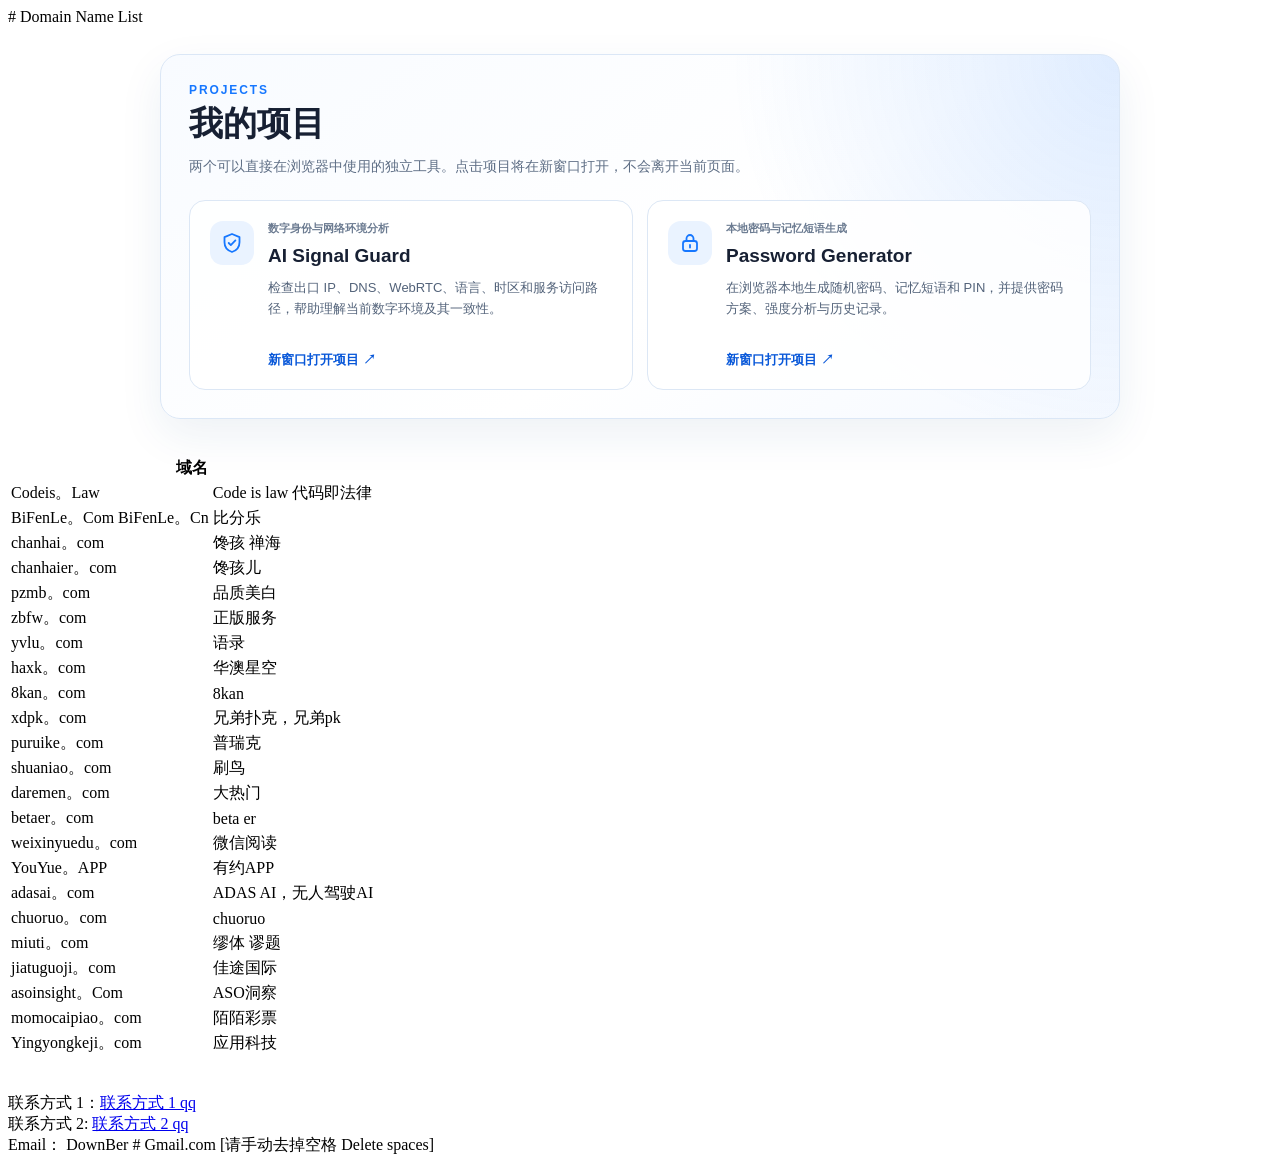
==== index.html @ 1e949864 "feat: add root robots and unified sitemap" ====
# Domain Name List
<html>
<head>
<title>域名列表 Domain Name List</title>
<meta charset="utf-8">
<meta name="viewport" content="width=device-width, initial-scale=1">
<meta name="description" content="betaer 的项目与域名主页，收录 AI Signal Guard 和 Password Generator 等浏览器端工具。">
<meta name="robots" content="index,follow,max-image-preview:large,max-snippet:-1,max-video-preview:-1">
<link rel="canonical" href="https://betaer.github.io/">
<link rel="sitemap" type="application/xml" href="https://betaer.github.io/sitemap.xml">

<style>
  .projects-section {
    box-sizing: border-box;
    width: min(960px, calc(100% - 32px));
    margin: 28px auto 36px;
    padding: 28px;
    border: 1px solid #dbe7f6;
    border-radius: 20px;
    color: #172033;
    font-family: -apple-system, BlinkMacSystemFont, "Segoe UI", "PingFang SC", "Microsoft YaHei", sans-serif;
    background:
      radial-gradient(circle at 100% 0%, rgba(22, 119, 255, .13), transparent 38%),
      linear-gradient(145deg, #f8fbff 0%, #ffffff 58%, #f5f9ff 100%);
    box-shadow: 0 16px 44px rgba(31, 72, 125, .08);
  }
  .projects-eyebrow {
    margin: 0 0 6px;
    color: #1677ff;
    font-size: 12px;
    font-weight: 750;
    letter-spacing: .16em;
  }
  .projects-section h1 {
    margin: 0;
    font-size: clamp(24px, 4vw, 34px);
    line-height: 1.2;
  }
  .projects-intro {
    max-width: 680px;
    margin: 10px 0 22px;
    color: #5f6f86;
    font-size: 14px;
    line-height: 1.75;
  }
  .projects-grid {
    display: grid;
    grid-template-columns: repeat(2, minmax(0, 1fr));
    gap: 14px;
  }
  .project-card {
    box-sizing: border-box;
    display: flex;
    min-height: 190px;
    padding: 20px;
    border: 1px solid #dce7f5;
    border-radius: 16px;
    color: inherit;
    text-decoration: none;
    background: rgba(255, 255, 255, .88);
    transition: transform .18s ease, border-color .18s ease, box-shadow .18s ease;
  }
  .project-card:hover,
  .project-card:focus-visible {
    border-color: #69a8ff;
    outline: none;
    box-shadow: 0 12px 30px rgba(22, 119, 255, .13);
    transform: translateY(-2px);
  }
  .project-icon {
    display: grid;
    flex: 0 0 44px;
    width: 44px;
    height: 44px;
    margin-right: 14px;
    place-items: center;
    border-radius: 13px;
    color: #1677ff;
    background: #eaf3ff;
  }
  .project-icon svg { width: 24px; height: 24px; }
  .project-copy { display: flex; min-width: 0; flex: 1; flex-direction: column; }
  .project-tag {
    margin-bottom: 7px;
    color: #6b7b91;
    font-size: 11px;
    font-weight: 700;
  }
  .project-card h2 { margin: 0; font-size: 19px; line-height: 1.35; }
  .project-card p { margin: 8px 0 16px; color: #53637a; font-size: 13px; line-height: 1.65; }
  .project-link-label {
    margin-top: auto;
    color: #0958d9;
    font-size: 13px;
    font-weight: 750;
  }
  @media (max-width: 680px) {
    .projects-section { width: min(100% - 20px, 960px); margin-block: 18px 28px; padding: 20px 16px; border-radius: 16px; }
    .projects-grid { grid-template-columns: 1fr; }
    .project-card { min-height: 170px; }
  }
</style>

<!-- Global site tag (gtag.js) - Google Analytics -->
<script async src="https://www.googletagmanager.com/gtag/js?id=G-HJVJBLB4RQ"></script>
<script>
  window.dataLayer = window.dataLayer || [];
  function gtag(){dataLayer.push(arguments);}
  gtag('js', new Date());

  gtag('config', 'G-HJVJBLB4RQ');
</script>

</head>
<body>
<section class="projects-section" aria-labelledby="projects-title">
  <p class="projects-eyebrow">PROJECTS</p>
  <h1 id="projects-title">我的项目</h1>
  <p class="projects-intro">两个可以直接在浏览器中使用的独立工具。点击项目将在新窗口打开，不会离开当前页面。</p>
  <div class="projects-grid">
    <a class="project-card" href="https://betaer.github.io/AiSignalGuard/" target="_blank" rel="noopener noreferrer">
      <span class="project-icon" aria-hidden="true">
        <svg viewBox="0 0 24 24" fill="none"><path d="M12 3 4.5 6.2v5.1c0 4.6 3.1 8.3 7.5 9.7 4.4-1.4 7.5-5.1 7.5-9.7V6.2L12 3Z" stroke="currentColor" stroke-width="1.8" stroke-linejoin="round"/><path d="m8.7 12 2.1 2.1 4.6-4.7" stroke="currentColor" stroke-width="1.8" stroke-linecap="round" stroke-linejoin="round"/></svg>
      </span>
      <span class="project-copy">
        <span class="project-tag">数字身份与网络环境分析</span>
        <h2>AI Signal Guard</h2>
        <p>检查出口 IP、DNS、WebRTC、语言、时区和服务访问路径，帮助理解当前数字环境及其一致性。</p>
        <span class="project-link-label">新窗口打开项目 ↗</span>
      </span>
    </a>
    <a class="project-card" href="https://betaer.github.io/password-generator/" target="_blank" rel="noopener noreferrer">
      <span class="project-icon" aria-hidden="true">
        <svg viewBox="0 0 24 24" fill="none"><rect x="5" y="10" width="14" height="10" rx="2.5" stroke="currentColor" stroke-width="1.8"/><path d="M8.5 10V7.5a3.5 3.5 0 0 1 7 0V10M12 14v2.5" stroke="currentColor" stroke-width="1.8" stroke-linecap="round"/></svg>
      </span>
      <span class="project-copy">
        <span class="project-tag">本地密码与记忆短语生成</span>
        <h2>Password Generator</h2>
        <p>在浏览器本地生成随机密码、记忆短语和 PIN，并提供密码方案、强度分析与历史记录。</p>
        <span class="project-link-label">新窗口打开项目 ↗</span>
      </span>
    </a>
  </div>
</section>
<table>
<thead>
    <tr>
        <th colspan="2">域名</th>
    </tr>
</thead>
<tbody>
<tr>
<td>Codeis。Law</td>
<td>Code is law 代码即法律</td>
</tr>
<tr>
<td>BiFenLe。Com  BiFenLe。Cn</td>
<td>比分乐</td>
</tr>
<tr>
<td>chanhai。com</td>
<td>馋孩 禅海</td>
</tr>
<tr>
<td>chanhaier。com</td>
<td>馋孩儿</td>
</tr>

<tr>
<td>pzmb。com</td>
<td>品质美白</td>
</tr>
<tr>
<td>zbfw。com</td>
<td>正版服务</td>
</tr>
<tr>
<td>yvlu。com</td>
<td>语录</td>
</tr>
<tr>
<td>haxk。com</td>
<td>华澳星空</td>
</tr>
<tr>
<td>8kan。com</td>
<td>8kan</td>
</tr>
<tr>
<td>xdpk。com</td>
<td>兄弟扑克，兄弟pk</td>
</tr>
<tr>
<td>puruike。com</td>
<td>普瑞克</td>
</tr>
<tr>
<td>shuaniao。com</td>
<td>刷鸟</td>
</tr>
<tr>
<td>daremen。com</td>
<td>大热门</td>
</tr>

<tr>
<td>betaer。com</td>
<td>beta er</td>
</tr>
<tr>
<td>weixinyuedu。com</td>
<td>微信阅读</td>
</tr>
  <tr>
<td>YouYue。APP</td>
<td>有约APP</td>
</tr>
<tr>
<td>adasai。com</td>
<td>ADAS AI，无人驾驶AI</td>
</tr>
<tr>
<td>chuoruo。com</td>
<td>chuoruo</td>
</tr>

<tr>
<td>miuti。com</td>
<td>缪体 谬题</td>
</tr>
<tr>
<td>jiatuguoji。com</td>
<td>佳途国际</td>
</tr>
<tr>
<td>asoinsight。Com</td>
<td>ASO洞察</td>
</tr>
<tr>
<td>momocaipiao。com</td>
<td>陌陌彩票</td>
</tr>
<tr>
<td>Yingyongkeji。com</td>
<td>应用科技</td>
</tr>
    </tbody>
</table>

<br>
<br>
联系方式 1：<a href="https://jq.qq.com/?_wv=1027&k=wWOQVzep">联系方式 1 qq</a>
<br>
联系方式 2: <a href="https://qm.qq.com/cgi-bin/qm/qr?k=Cmt-5FPQsfNBFyTz3aCK7UUkTfhuy-30&noverify=0">联系方式 2 qq</a>
<br>
Email： DownBer # Gmail.com [请手动去掉空格 Delete spaces]

</body>
</html>
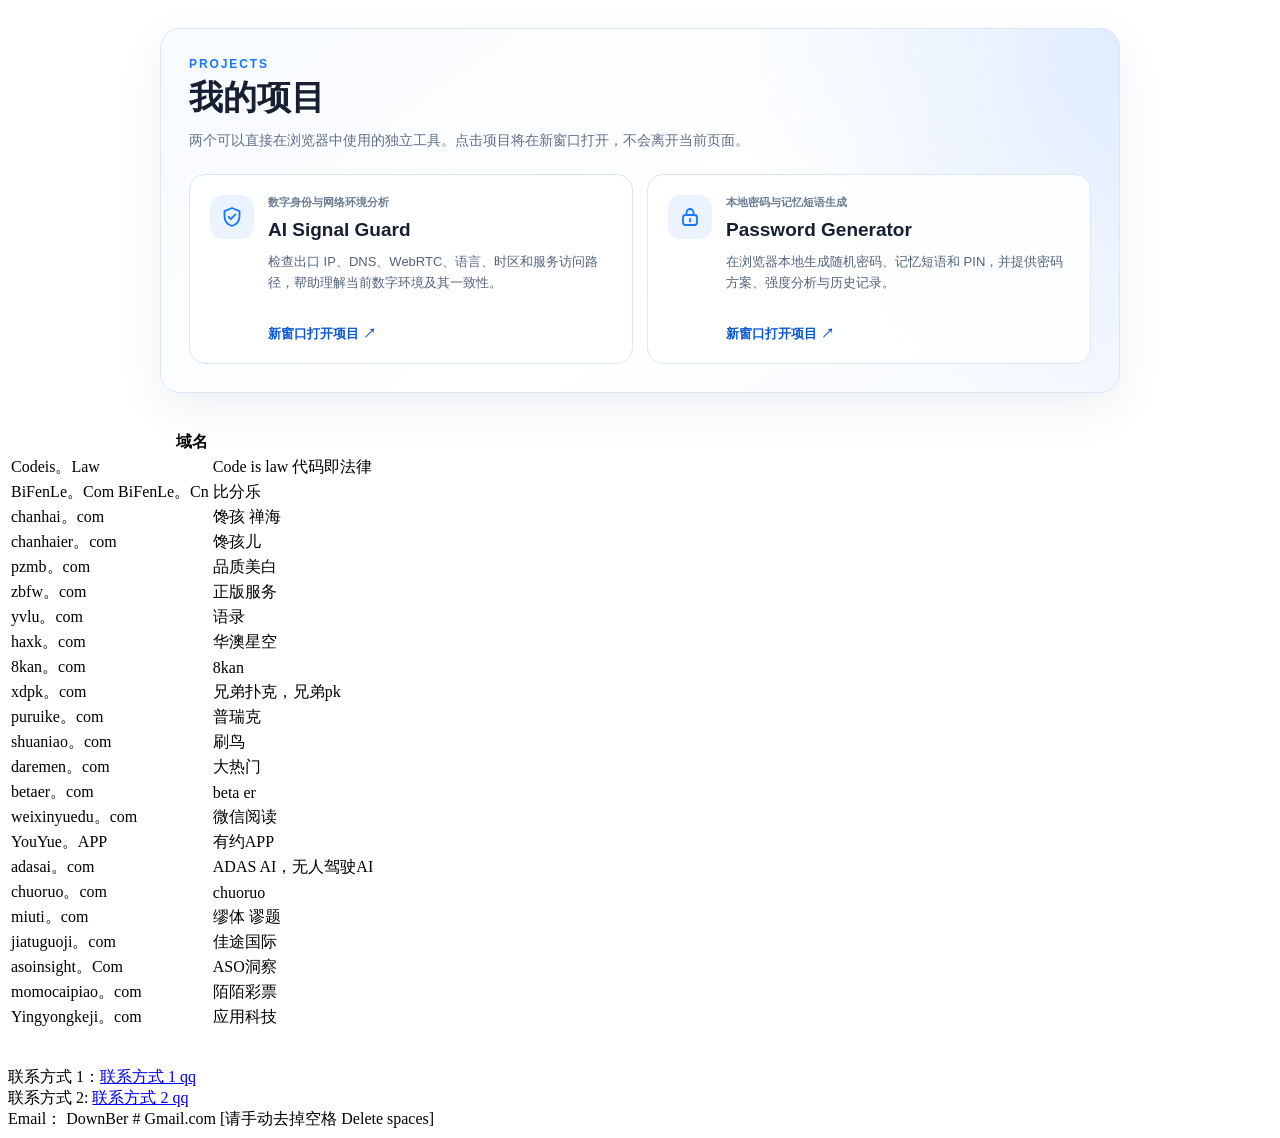
==== commit d5a33d66: "feat: unify sitewide SEO metadata" ====
--- a/index.html
+++ b/index.html
@@ -1,13 +1,128 @@
-# Domain Name List
-<html>
+<!doctype html>
+<html lang="zh-CN">
 <head>
-<title>域名列表 Domain Name List</title>
 <meta charset="utf-8">
 <meta name="viewport" content="width=device-width, initial-scale=1">
-<meta name="description" content="betaer 的项目与域名主页，收录 AI Signal Guard 和 Password Generator 等浏览器端工具。">
+<title>betaer 项目主页｜AI Signal Guard 与 Password Generator</title>
+<meta name="description" content="betaer 的项目与域名主页，收录 AI Signal Guard 网络隐私检测工具和 Password Generator 本地密码生成器。">
+<meta name="author" content="betaer">
 <meta name="robots" content="index,follow,max-image-preview:large,max-snippet:-1,max-video-preview:-1">
+<meta name="theme-color" content="#1677ff">
 <link rel="canonical" href="https://betaer.github.io/">
 <link rel="sitemap" type="application/xml" href="https://betaer.github.io/sitemap.xml">
+
+<meta property="og:type" content="website">
+<meta property="og:site_name" content="betaer 项目主页">
+<meta property="og:locale" content="zh_CN">
+<meta property="og:title" content="betaer 项目主页｜AI Signal Guard 与 Password Generator">
+<meta property="og:description" content="浏览器端网络隐私检测与本地密码生成工具，查看 betaer 的公开项目。">
+<meta property="og:url" content="https://betaer.github.io/">
+<meta property="og:image" content="https://betaer.github.io/assets/social-preview.png">
+<meta property="og:image:secure_url" content="https://betaer.github.io/assets/social-preview.png">
+<meta property="og:image:type" content="image/png">
+<meta property="og:image:width" content="1200">
+<meta property="og:image:height" content="630">
+<meta property="og:image:alt" content="betaer 项目主页：AI Signal Guard 与 Password Generator">
+
+<meta name="twitter:card" content="summary_large_image">
+<meta name="twitter:url" content="https://betaer.github.io/">
+<meta name="twitter:title" content="betaer 项目主页｜AI Signal Guard 与 Password Generator">
+<meta name="twitter:description" content="浏览器端网络隐私检测与本地密码生成工具，查看 betaer 的公开项目。">
+<meta name="twitter:image" content="https://betaer.github.io/assets/social-preview.png">
+<meta name="twitter:image:alt" content="betaer 项目主页：AI Signal Guard 与 Password Generator">
+
+<script type="application/ld+json">
+{
+  "@context": "https://schema.org",
+  "@graph": [
+    {
+      "@type": "WebSite",
+      "@id": "https://betaer.github.io/#website",
+      "url": "https://betaer.github.io/",
+      "name": "betaer 项目主页",
+      "alternateName": "betaer Projects",
+      "description": "betaer 的公开项目与浏览器端工具集合。",
+      "inLanguage": ["zh-CN", "en"],
+      "publisher": { "@id": "https://betaer.github.io/#author" }
+    },
+    {
+      "@type": "Person",
+      "@id": "https://betaer.github.io/#author",
+      "name": "betaer",
+      "url": "https://github.com/betaer"
+    },
+    {
+      "@type": "CollectionPage",
+      "@id": "https://betaer.github.io/#webpage",
+      "url": "https://betaer.github.io/",
+      "name": "betaer 项目主页｜AI Signal Guard 与 Password Generator",
+      "description": "AI Signal Guard 与 Password Generator 项目导航。",
+      "isPartOf": { "@id": "https://betaer.github.io/#website" },
+      "breadcrumb": { "@id": "https://betaer.github.io/#breadcrumb" },
+      "mainEntity": { "@id": "https://betaer.github.io/#projects" }
+    },
+    {
+      "@type": "ItemList",
+      "@id": "https://betaer.github.io/#projects",
+      "name": "betaer 浏览器工具",
+      "numberOfItems": 2,
+      "itemListOrder": "https://schema.org/ItemListOrderAscending",
+      "itemListElement": [
+        {
+          "@type": "ListItem",
+          "position": 1,
+          "url": "https://betaer.github.io/AiSignalGuard/",
+          "item": { "@id": "https://betaer.github.io/AiSignalGuard/#application" }
+        },
+        {
+          "@type": "ListItem",
+          "position": 2,
+          "url": "https://betaer.github.io/password-generator/",
+          "item": { "@id": "https://betaer.github.io/password-generator/#application" }
+        }
+      ]
+    },
+    {
+      "@type": "SoftwareApplication",
+      "@id": "https://betaer.github.io/AiSignalGuard/#application",
+      "name": "AI Signal Guard",
+      "url": "https://betaer.github.io/AiSignalGuard/",
+      "applicationCategory": "SecurityApplication",
+      "operatingSystem": "Web",
+      "softwareVersion": "2.0.0",
+      "isAccessibleForFree": true,
+      "description": "检测公网 IP、DNS、WebRTC、浏览器指纹和 AI 服务连通性的浏览器端工具。",
+      "image": "https://betaer.github.io/AiSignalGuard/tuiguang/social-preview.png",
+      "offers": { "@type": "Offer", "price": "0", "priceCurrency": "USD" }
+    },
+    {
+      "@type": "SoftwareApplication",
+      "@id": "https://betaer.github.io/password-generator/#application",
+      "name": "密码生成器 Password Generator",
+      "url": "https://betaer.github.io/password-generator/",
+      "applicationCategory": "SecurityApplication",
+      "operatingSystem": "Web",
+      "softwareVersion": "1.7.5",
+      "isAccessibleForFree": true,
+      "description": "在浏览器本地生成随机密码、记忆短语和 PIN，并分析密码强度。",
+      "image": "https://betaer.github.io/password-generator/assets/social-preview.png",
+      "offers": { "@type": "Offer", "price": "0", "priceCurrency": "USD" }
+    },
+    {
+      "@type": "BreadcrumbList",
+      "@id": "https://betaer.github.io/#breadcrumb",
+      "itemListElement": [
+        {
+          "@type": "ListItem",
+          "position": 1,
+          "name": "项目主页",
+          "item": "https://betaer.github.io/"
+        }
+      ]
+    }
+  ]
+}
+</script>
 
 <style>
   .projects-section {
@@ -108,7 +223,10 @@
   function gtag(){dataLayer.push(arguments);}
   gtag('js', new Date());
 
-  gtag('config', 'G-HJVJBLB4RQ');
+  gtag('config', 'G-HJVJBLB4RQ', {
+    allow_google_signals: false,
+    allow_ad_personalization_signals: false
+  });
 </script>
 
 </head>
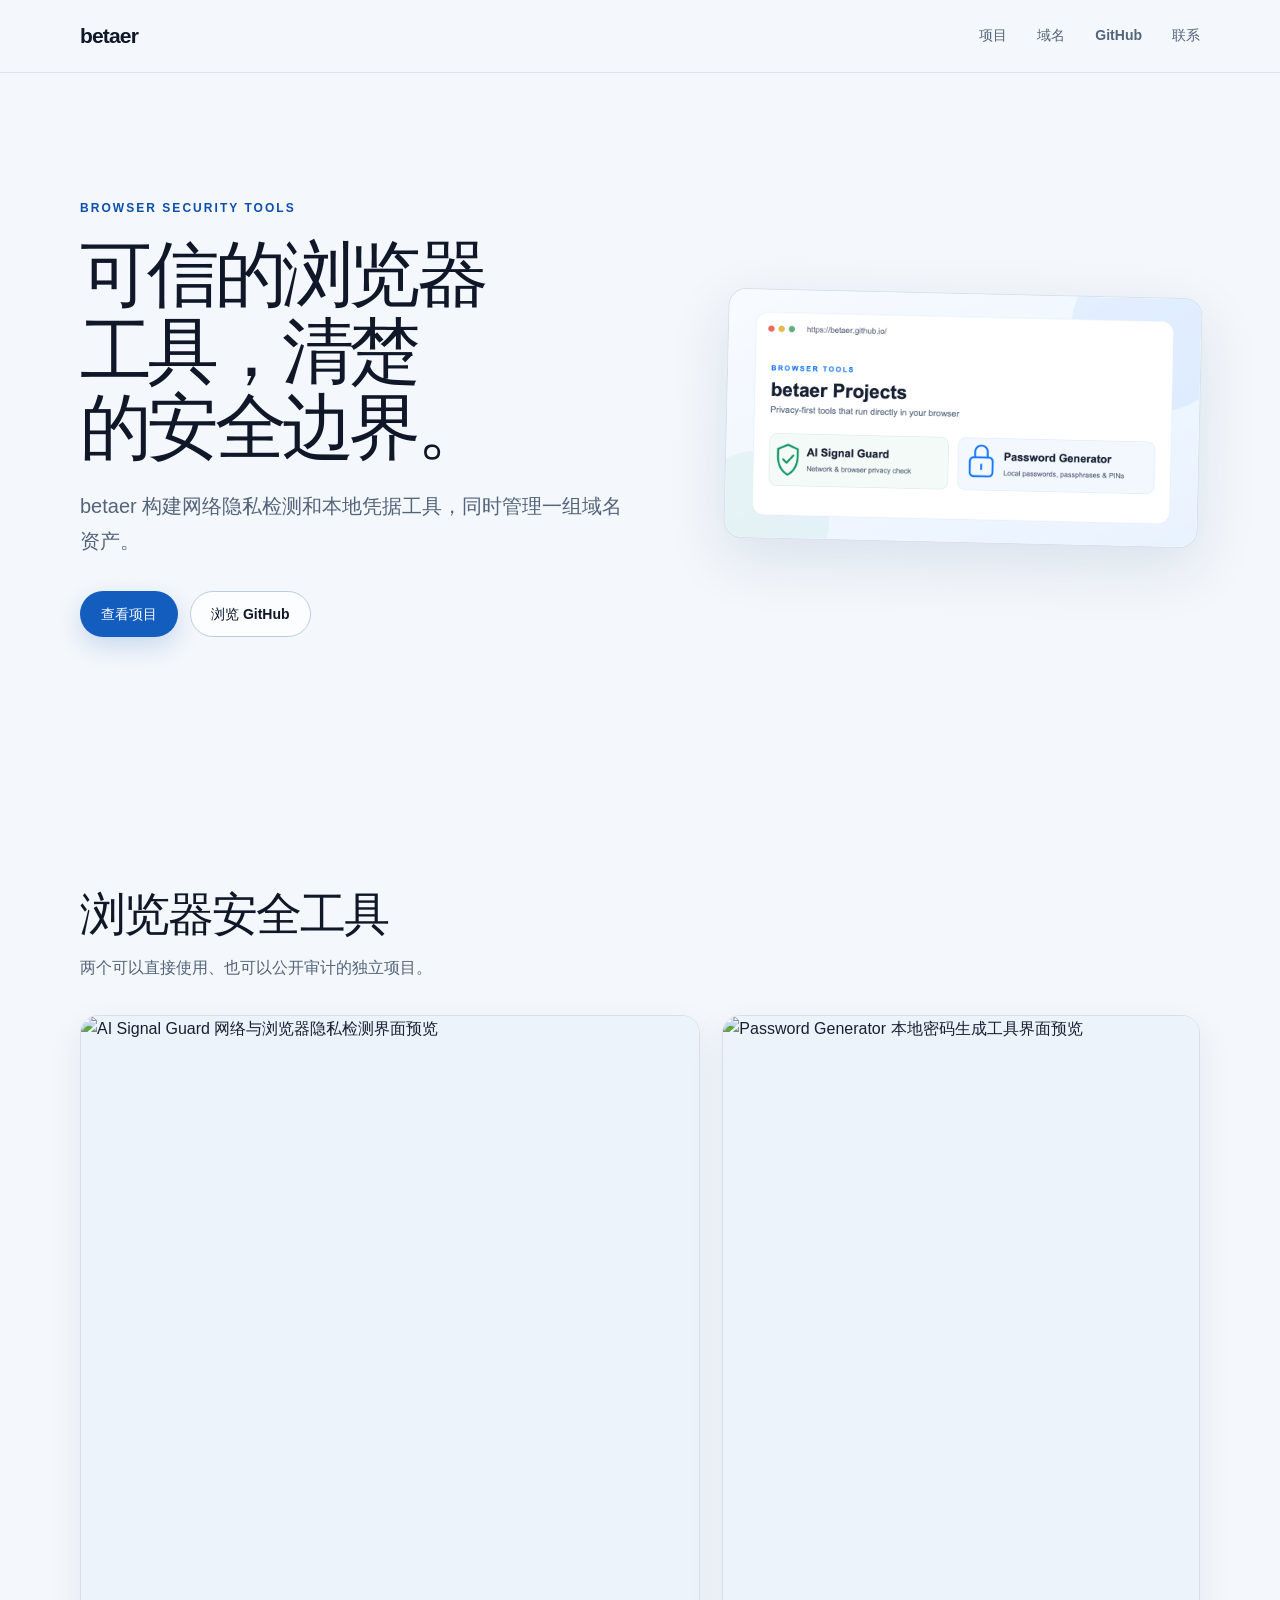
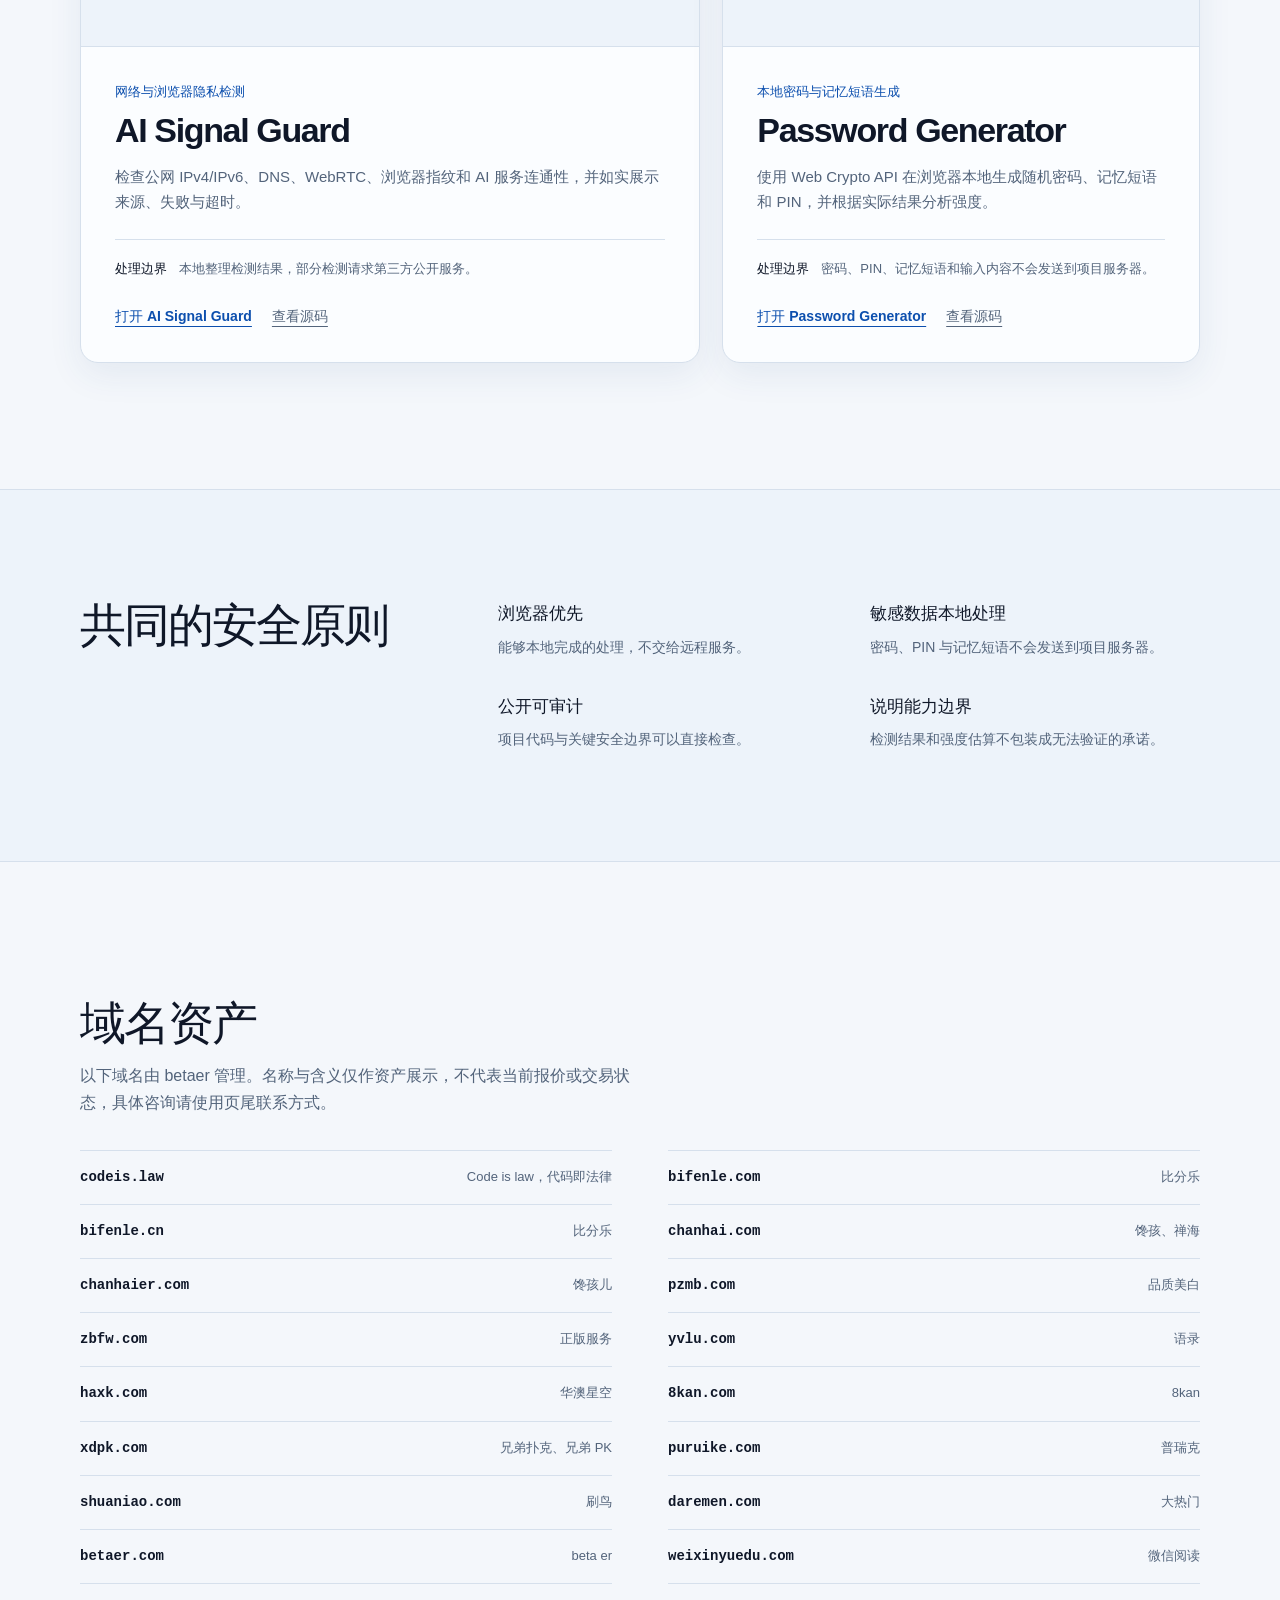
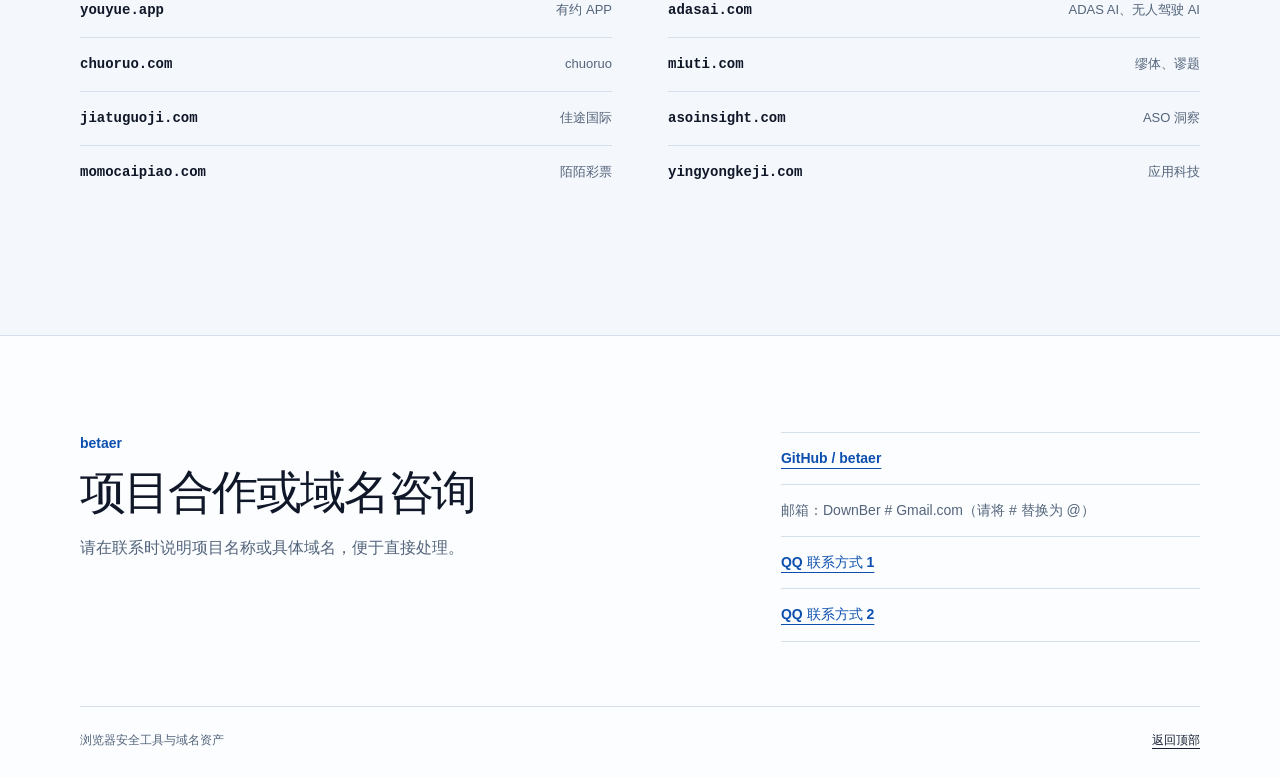
==== commit 28b8f02f: "feat: rebuild betaer homepage" ====
--- a/index.html
+++ b/index.html
@@ -1,377 +1,832 @@
 <!doctype html>
 <html lang="zh-CN">
 <head>
-<meta charset="utf-8">
-<meta name="viewport" content="width=device-width, initial-scale=1">
-<title>betaer 项目主页｜AI Signal Guard 与 Password Generator</title>
-<meta name="description" content="betaer 的项目与域名主页，收录 AI Signal Guard 网络隐私检测工具和 Password Generator 本地密码生成器。">
-<meta name="author" content="betaer">
-<meta name="robots" content="index,follow,max-image-preview:large,max-snippet:-1,max-video-preview:-1">
-<meta name="theme-color" content="#1677ff">
-<link rel="canonical" href="https://betaer.github.io/">
-<link rel="sitemap" type="application/xml" href="https://betaer.github.io/sitemap.xml">
-
-<meta property="og:type" content="website">
-<meta property="og:site_name" content="betaer 项目主页">
-<meta property="og:locale" content="zh_CN">
-<meta property="og:title" content="betaer 项目主页｜AI Signal Guard 与 Password Generator">
-<meta property="og:description" content="浏览器端网络隐私检测与本地密码生成工具，查看 betaer 的公开项目。">
-<meta property="og:url" content="https://betaer.github.io/">
-<meta property="og:image" content="https://betaer.github.io/assets/social-preview.png">
-<meta property="og:image:secure_url" content="https://betaer.github.io/assets/social-preview.png">
-<meta property="og:image:type" content="image/png">
-<meta property="og:image:width" content="1200">
-<meta property="og:image:height" content="630">
-<meta property="og:image:alt" content="betaer 项目主页：AI Signal Guard 与 Password Generator">
-
-<meta name="twitter:card" content="summary_large_image">
-<meta name="twitter:url" content="https://betaer.github.io/">
-<meta name="twitter:title" content="betaer 项目主页｜AI Signal Guard 与 Password Generator">
-<meta name="twitter:description" content="浏览器端网络隐私检测与本地密码生成工具，查看 betaer 的公开项目。">
-<meta name="twitter:image" content="https://betaer.github.io/assets/social-preview.png">
-<meta name="twitter:image:alt" content="betaer 项目主页：AI Signal Guard 与 Password Generator">
-
-<script type="application/ld+json">
-{
-  "@context": "https://schema.org",
-  "@graph": [
-    {
-      "@type": "WebSite",
-      "@id": "https://betaer.github.io/#website",
-      "url": "https://betaer.github.io/",
-      "name": "betaer 项目主页",
-      "alternateName": "betaer Projects",
-      "description": "betaer 的公开项目与浏览器端工具集合。",
-      "inLanguage": ["zh-CN", "en"],
-      "publisher": { "@id": "https://betaer.github.io/#author" }
-    },
-    {
-      "@type": "Person",
-      "@id": "https://betaer.github.io/#author",
-      "name": "betaer",
-      "url": "https://github.com/betaer"
-    },
-    {
-      "@type": "CollectionPage",
-      "@id": "https://betaer.github.io/#webpage",
-      "url": "https://betaer.github.io/",
-      "name": "betaer 项目主页｜AI Signal Guard 与 Password Generator",
-      "description": "AI Signal Guard 与 Password Generator 项目导航。",
-      "isPartOf": { "@id": "https://betaer.github.io/#website" },
-      "breadcrumb": { "@id": "https://betaer.github.io/#breadcrumb" },
-      "mainEntity": { "@id": "https://betaer.github.io/#projects" }
-    },
-    {
-      "@type": "ItemList",
-      "@id": "https://betaer.github.io/#projects",
-      "name": "betaer 浏览器工具",
-      "numberOfItems": 2,
-      "itemListOrder": "https://schema.org/ItemListOrderAscending",
-      "itemListElement": [
-        {
-          "@type": "ListItem",
-          "position": 1,
-          "url": "https://betaer.github.io/AiSignalGuard/",
-          "item": { "@id": "https://betaer.github.io/AiSignalGuard/#application" }
-        },
-        {
-          "@type": "ListItem",
-          "position": 2,
-          "url": "https://betaer.github.io/password-generator/",
-          "item": { "@id": "https://betaer.github.io/password-generator/#application" }
-        }
-      ]
-    },
-    {
-      "@type": "SoftwareApplication",
-      "@id": "https://betaer.github.io/AiSignalGuard/#application",
-      "name": "AI Signal Guard",
-      "url": "https://betaer.github.io/AiSignalGuard/",
-      "applicationCategory": "SecurityApplication",
-      "operatingSystem": "Web",
-      "softwareVersion": "2.0.0",
-      "isAccessibleForFree": true,
-      "description": "检测公网 IP、DNS、WebRTC、浏览器指纹和 AI 服务连通性的浏览器端工具。",
-      "image": "https://betaer.github.io/AiSignalGuard/tuiguang/social-preview.png",
-      "offers": { "@type": "Offer", "price": "0", "priceCurrency": "USD" }
-    },
-    {
-      "@type": "SoftwareApplication",
-      "@id": "https://betaer.github.io/password-generator/#application",
-      "name": "密码生成器 Password Generator",
-      "url": "https://betaer.github.io/password-generator/",
-      "applicationCategory": "SecurityApplication",
-      "operatingSystem": "Web",
-      "softwareVersion": "1.7.5",
-      "isAccessibleForFree": true,
-      "description": "在浏览器本地生成随机密码、记忆短语和 PIN，并分析密码强度。",
-      "image": "https://betaer.github.io/password-generator/assets/social-preview.png",
-      "offers": { "@type": "Offer", "price": "0", "priceCurrency": "USD" }
-    },
-    {
-      "@type": "BreadcrumbList",
-      "@id": "https://betaer.github.io/#breadcrumb",
-      "itemListElement": [
-        {
-          "@type": "ListItem",
-          "position": 1,
-          "name": "项目主页",
-          "item": "https://betaer.github.io/"
-        }
-      ]
-    }
-  ]
-}
-</script>
-
-<style>
-  .projects-section {
-    box-sizing: border-box;
-    width: min(960px, calc(100% - 32px));
-    margin: 28px auto 36px;
-    padding: 28px;
-    border: 1px solid #dbe7f6;
-    border-radius: 20px;
-    color: #172033;
-    font-family: -apple-system, BlinkMacSystemFont, "Segoe UI", "PingFang SC", "Microsoft YaHei", sans-serif;
-    background:
-      radial-gradient(circle at 100% 0%, rgba(22, 119, 255, .13), transparent 38%),
-      linear-gradient(145deg, #f8fbff 0%, #ffffff 58%, #f5f9ff 100%);
-    box-shadow: 0 16px 44px rgba(31, 72, 125, .08);
+  <meta charset="utf-8">
+  <meta name="viewport" content="width=device-width, initial-scale=1, viewport-fit=cover">
+  <meta name="color-scheme" content="light dark">
+  <meta name="referrer" content="strict-origin-when-cross-origin">
+  <title>betaer 项目与域名主页｜AI Signal Guard、Password Generator</title>
+  <meta name="description" content="betaer 的公开项目与域名主页，收录 AI Signal Guard 网络与浏览器隐私检测、Password Generator 本地密码生成工具，以及域名资产列表。">
+  <meta name="author" content="betaer">
+  <meta name="robots" content="index,follow,max-image-preview:large,max-snippet:-1,max-video-preview:-1">
+  <meta name="theme-color" content="#1769e0">
+  <link rel="canonical" href="https://betaer.github.io/">
+  <link rel="sitemap" type="application/xml" href="https://betaer.github.io/sitemap.xml">
+  <link rel="preload" as="image" href="/assets/social-preview.png" fetchpriority="high">
+
+  <meta property="og:type" content="website">
+  <meta property="og:site_name" content="betaer 项目与域名主页">
+  <meta property="og:locale" content="zh_CN">
+  <meta property="og:title" content="betaer 项目与域名主页｜浏览器安全工具与域名资产">
+  <meta property="og:description" content="查看 AI Signal Guard、Password Generator，以及 betaer 的域名资产列表。">
+  <meta property="og:url" content="https://betaer.github.io/">
+  <meta property="og:image" content="https://betaer.github.io/assets/social-preview.png">
+  <meta property="og:image:secure_url" content="https://betaer.github.io/assets/social-preview.png">
+  <meta property="og:image:type" content="image/png">
+  <meta property="og:image:width" content="1200">
+  <meta property="og:image:height" content="630">
+  <meta property="og:image:alt" content="betaer 项目与域名主页：浏览器安全工具与域名资产">
+
+  <meta name="twitter:card" content="summary_large_image">
+  <meta name="twitter:url" content="https://betaer.github.io/">
+  <meta name="twitter:title" content="betaer 项目与域名主页｜浏览器安全工具与域名资产">
+  <meta name="twitter:description" content="查看 AI Signal Guard、Password Generator，以及 betaer 的域名资产列表。">
+  <meta name="twitter:image" content="https://betaer.github.io/assets/social-preview.png">
+  <meta name="twitter:image:alt" content="betaer 项目与域名主页：浏览器安全工具与域名资产">
+
+  <script type="application/ld+json">
+  {
+    "@context": "https://schema.org",
+    "@graph": [
+      {
+        "@type": "WebSite",
+        "@id": "https://betaer.github.io/#website",
+        "url": "https://betaer.github.io/",
+        "name": "betaer 项目与域名主页",
+        "alternateName": "betaer Projects and Domains",
+        "description": "betaer 的公开浏览器安全工具、开源项目与域名资产集合。",
+        "inLanguage": ["zh-CN", "en"],
+        "publisher": { "@id": "https://betaer.github.io/#author" }
+      },
+      {
+        "@type": "Person",
+        "@id": "https://betaer.github.io/#author",
+        "name": "betaer",
+        "url": "https://github.com/betaer",
+        "sameAs": ["https://github.com/betaer"]
+      },
+      {
+        "@type": "CollectionPage",
+        "@id": "https://betaer.github.io/#webpage",
+        "url": "https://betaer.github.io/",
+        "name": "betaer 项目与域名主页",
+        "description": "AI Signal Guard、Password Generator 与 betaer 域名资产列表。",
+        "isPartOf": { "@id": "https://betaer.github.io/#website" },
+        "breadcrumb": { "@id": "https://betaer.github.io/#breadcrumb" },
+        "mainEntity": { "@id": "https://betaer.github.io/#projects" },
+        "hasPart": [
+          { "@id": "https://betaer.github.io/#projects" },
+          { "@id": "https://betaer.github.io/#domains" }
+        ]
+      },
+      {
+        "@type": "ItemList",
+        "@id": "https://betaer.github.io/#projects",
+        "name": "betaer 浏览器安全工具",
+        "numberOfItems": 2,
+        "itemListOrder": "https://schema.org/ItemListOrderAscending",
+        "itemListElement": [
+          {
+            "@type": "ListItem",
+            "position": 1,
+            "url": "https://betaer.github.io/AiSignalGuard/",
+            "item": { "@id": "https://betaer.github.io/AiSignalGuard/#application" }
+          },
+          {
+            "@type": "ListItem",
+            "position": 2,
+            "url": "https://betaer.github.io/password-generator/",
+            "item": { "@id": "https://betaer.github.io/password-generator/#application" }
+          }
+        ]
+      },
+      {
+        "@type": "SoftwareApplication",
+        "@id": "https://betaer.github.io/AiSignalGuard/#application",
+        "name": "AI Signal Guard",
+        "url": "https://betaer.github.io/AiSignalGuard/",
+        "sameAs": "https://github.com/betaer/AiSignalGuard",
+        "applicationCategory": "SecurityApplication",
+        "applicationSubCategory": "Network and Browser Diagnostics",
+        "operatingSystem": "Web",
+        "softwareVersion": "2.0.0",
+        "isAccessibleForFree": true,
+        "description": "检测公网 IPv4/IPv6、DNS、WebRTC、浏览器指纹和 AI 服务连通性，并逐项展示真实来源、失败与超时。",
+        "image": "https://betaer.github.io/AiSignalGuard/tuiguang/social-preview.png",
+        "author": { "@id": "https://betaer.github.io/#author" },
+        "isPartOf": { "@id": "https://betaer.github.io/#website" },
+        "offers": { "@type": "Offer", "price": "0", "priceCurrency": "USD" }
+      },
+      {
+        "@type": "SoftwareApplication",
+        "@id": "https://betaer.github.io/password-generator/#application",
+        "name": "密码生成器 Password Generator",
+        "url": "https://betaer.github.io/password-generator/",
+        "sameAs": "https://github.com/betaer/password-generator",
+        "applicationCategory": "SecurityApplication",
+        "applicationSubCategory": "Password Management",
+        "operatingSystem": "Web",
+        "softwareVersion": "1.7.5",
+        "isAccessibleForFree": true,
+        "description": "使用 Web Crypto API 在浏览器本地生成随机密码、记忆短语和 PIN，并根据实际结果分析强度。",
+        "image": "https://betaer.github.io/password-generator/assets/social-preview.png",
+        "author": { "@id": "https://betaer.github.io/#author" },
+        "isPartOf": { "@id": "https://betaer.github.io/#website" },
+        "offers": { "@type": "Offer", "price": "0", "priceCurrency": "USD" }
+      },
+      {
+        "@type": "ItemList",
+        "@id": "https://betaer.github.io/#domains",
+        "name": "betaer 域名资产",
+        "description": "betaer 管理的域名名称与中文含义。",
+        "numberOfItems": 24,
+        "itemListOrder": "https://schema.org/ItemListOrderAscending",
+        "itemListElement": [
+          { "@type": "ListItem", "position": 1, "name": "codeis.law", "description": "Code is law，代码即法律" },
+          { "@type": "ListItem", "position": 2, "name": "bifenle.com", "description": "比分乐" },
+          { "@type": "ListItem", "position": 3, "name": "bifenle.cn", "description": "比分乐" },
+          { "@type": "ListItem", "position": 4, "name": "chanhai.com", "description": "馋孩、禅海" },
+          { "@type": "ListItem", "position": 5, "name": "chanhaier.com", "description": "馋孩儿" },
+          { "@type": "ListItem", "position": 6, "name": "pzmb.com", "description": "品质美白" },
+          { "@type": "ListItem", "position": 7, "name": "zbfw.com", "description": "正版服务" },
+          { "@type": "ListItem", "position": 8, "name": "yvlu.com", "description": "语录" },
+          { "@type": "ListItem", "position": 9, "name": "haxk.com", "description": "华澳星空" },
+          { "@type": "ListItem", "position": 10, "name": "8kan.com", "description": "8kan" },
+          { "@type": "ListItem", "position": 11, "name": "xdpk.com", "description": "兄弟扑克、兄弟 PK" },
+          { "@type": "ListItem", "position": 12, "name": "puruike.com", "description": "普瑞克" },
+          { "@type": "ListItem", "position": 13, "name": "shuaniao.com", "description": "刷鸟" },
+          { "@type": "ListItem", "position": 14, "name": "daremen.com", "description": "大热门" },
+          { "@type": "ListItem", "position": 15, "name": "betaer.com", "description": "beta er" },
+          { "@type": "ListItem", "position": 16, "name": "weixinyuedu.com", "description": "微信阅读" },
+          { "@type": "ListItem", "position": 17, "name": "youyue.app", "description": "有约 APP" },
+          { "@type": "ListItem", "position": 18, "name": "adasai.com", "description": "ADAS AI、无人驾驶 AI" },
+          { "@type": "ListItem", "position": 19, "name": "chuoruo.com", "description": "chuoruo" },
+          { "@type": "ListItem", "position": 20, "name": "miuti.com", "description": "缪体、谬题" },
+          { "@type": "ListItem", "position": 21, "name": "jiatuguoji.com", "description": "佳途国际" },
+          { "@type": "ListItem", "position": 22, "name": "asoinsight.com", "description": "ASO 洞察" },
+          { "@type": "ListItem", "position": 23, "name": "momocaipiao.com", "description": "陌陌彩票" },
+          { "@type": "ListItem", "position": 24, "name": "yingyongkeji.com", "description": "应用科技" }
+        ]
+      },
+      {
+        "@type": "BreadcrumbList",
+        "@id": "https://betaer.github.io/#breadcrumb",
+        "itemListElement": [
+          {
+            "@type": "ListItem",
+            "position": 1,
+            "name": "项目与域名主页",
+            "item": "https://betaer.github.io/"
+          }
+        ]
+      }
+    ]
   }
-  .projects-eyebrow {
-    margin: 0 0 6px;
-    color: #1677ff;
-    font-size: 12px;
-    font-weight: 750;
-    letter-spacing: .16em;
-  }
-  .projects-section h1 {
-    margin: 0;
-    font-size: clamp(24px, 4vw, 34px);
-    line-height: 1.2;
-  }
-  .projects-intro {
-    max-width: 680px;
-    margin: 10px 0 22px;
-    color: #5f6f86;
-    font-size: 14px;
-    line-height: 1.75;
-  }
-  .projects-grid {
-    display: grid;
-    grid-template-columns: repeat(2, minmax(0, 1fr));
-    gap: 14px;
-  }
-  .project-card {
-    box-sizing: border-box;
-    display: flex;
-    min-height: 190px;
-    padding: 20px;
-    border: 1px solid #dce7f5;
-    border-radius: 16px;
-    color: inherit;
-    text-decoration: none;
-    background: rgba(255, 255, 255, .88);
-    transition: transform .18s ease, border-color .18s ease, box-shadow .18s ease;
-  }
-  .project-card:hover,
-  .project-card:focus-visible {
-    border-color: #69a8ff;
-    outline: none;
-    box-shadow: 0 12px 30px rgba(22, 119, 255, .13);
-    transform: translateY(-2px);
-  }
-  .project-icon {
-    display: grid;
-    flex: 0 0 44px;
-    width: 44px;
-    height: 44px;
-    margin-right: 14px;
-    place-items: center;
-    border-radius: 13px;
-    color: #1677ff;
-    background: #eaf3ff;
-  }
-  .project-icon svg { width: 24px; height: 24px; }
-  .project-copy { display: flex; min-width: 0; flex: 1; flex-direction: column; }
-  .project-tag {
-    margin-bottom: 7px;
-    color: #6b7b91;
-    font-size: 11px;
-    font-weight: 700;
-  }
-  .project-card h2 { margin: 0; font-size: 19px; line-height: 1.35; }
-  .project-card p { margin: 8px 0 16px; color: #53637a; font-size: 13px; line-height: 1.65; }
-  .project-link-label {
-    margin-top: auto;
-    color: #0958d9;
-    font-size: 13px;
-    font-weight: 750;
-  }
-  @media (max-width: 680px) {
-    .projects-section { width: min(100% - 20px, 960px); margin-block: 18px 28px; padding: 20px 16px; border-radius: 16px; }
-    .projects-grid { grid-template-columns: 1fr; }
-    .project-card { min-height: 170px; }
-  }
-</style>
-
-<!-- Global site tag (gtag.js) - Google Analytics -->
-<script async src="https://www.googletagmanager.com/gtag/js?id=G-HJVJBLB4RQ"></script>
-<script>
-  window.dataLayer = window.dataLayer || [];
-  function gtag(){dataLayer.push(arguments);}
-  gtag('js', new Date());
-
-  gtag('config', 'G-HJVJBLB4RQ', {
-    allow_google_signals: false,
-    allow_ad_personalization_signals: false
-  });
-</script>
-
+  </script>
+
+  <style>
+    :root {
+      color-scheme: light dark;
+      --page: #f4f7fb;
+      --surface: #fbfdff;
+      --surface-soft: #edf3fa;
+      --surface-accent: #e5effc;
+      --text: #172033;
+      --text-strong: #0f1728;
+      --muted: #53647b;
+      --line: #d6e0ec;
+      --line-strong: #bdcce0;
+      --accent: #1769e0;
+      --accent-strong: #0c4fae;
+      --accent-ink: #083b82;
+      --shadow: 0 20px 60px rgba(37, 78, 128, .12);
+      --shadow-soft: 0 12px 34px rgba(37, 78, 128, .08);
+      --radius-card: 18px;
+      --radius-control: 999px;
+      --page-width: 1120px;
+      font-family: ui-sans-serif, -apple-system, BlinkMacSystemFont, "Segoe UI", "PingFang SC", "Microsoft YaHei", sans-serif;
+      font-synthesis: none;
+      text-rendering: optimizeLegibility;
+    }
+
+    @media (prefers-color-scheme: dark) {
+      :root {
+        --page: #0f1622;
+        --surface: #151f2d;
+        --surface-soft: #1a2738;
+        --surface-accent: #182c47;
+        --text: #dce6f3;
+        --text-strong: #f0f5fa;
+        --muted: #a8b7c9;
+        --line: #2b3a4d;
+        --line-strong: #3a506a;
+        --accent: #76a9f2;
+        --accent-strong: #9bc1f7;
+        --accent-ink: #c8defb;
+        --shadow: 0 20px 60px rgba(3, 8, 16, .34);
+        --shadow-soft: 0 12px 34px rgba(3, 8, 16, .24);
+      }
+    }
+
+    * { box-sizing: border-box; }
+    html { scroll-behavior: smooth; }
+    body {
+      margin: 0;
+      min-width: 320px;
+      color: var(--text);
+      background: var(--page);
+      line-height: 1.65;
+    }
+    body, button, a { -webkit-font-smoothing: antialiased; }
+    img { display: block; max-width: 100%; }
+    a { color: inherit; }
+    a:focus-visible {
+      outline: 3px solid color-mix(in srgb, var(--accent) 44%, transparent);
+      outline-offset: 4px;
+    }
+    .shell {
+      width: min(calc(100% - 40px), var(--page-width));
+      margin-inline: auto;
+    }
+    .skip-link {
+      position: fixed;
+      top: 10px;
+      left: 10px;
+      z-index: 20;
+      padding: 10px 14px;
+      border-radius: var(--radius-control);
+      color: var(--surface);
+      background: var(--text-strong);
+      text-decoration: none;
+      transform: translateY(-160%);
+    }
+    .skip-link:focus { transform: translateY(0); }
+
+    .site-header {
+      position: sticky;
+      top: 0;
+      z-index: 10;
+      min-height: 72px;
+      border-bottom: 1px solid color-mix(in srgb, var(--line) 84%, transparent);
+      background: color-mix(in srgb, var(--page) 91%, transparent);
+      backdrop-filter: blur(18px);
+      -webkit-backdrop-filter: blur(18px);
+    }
+    .header-inner {
+      display: flex;
+      min-height: 72px;
+      align-items: center;
+      justify-content: space-between;
+      gap: 28px;
+    }
+    .brand {
+      color: var(--text-strong);
+      font-size: 21px;
+      font-weight: 820;
+      letter-spacing: -.04em;
+      text-decoration: none;
+    }
+    .site-header nav {
+      display: flex;
+      align-items: center;
+      gap: clamp(16px, 3vw, 30px);
+      white-space: nowrap;
+    }
+    .site-header nav a {
+      color: var(--muted);
+      font-size: 14px;
+      font-weight: 650;
+      text-decoration: none;
+      transition: color .18s ease;
+    }
+    .site-header nav a:hover { color: var(--accent-strong); }
+
+    .hero {
+      display: grid;
+      min-height: min(690px, calc(100dvh - 72px));
+      grid-template-columns: minmax(0, .92fr) minmax(360px, .78fr);
+      align-items: center;
+      gap: clamp(42px, 7vw, 88px);
+      padding-block: clamp(58px, 9vh, 88px);
+    }
+    .eyebrow {
+      margin: 0 0 18px;
+      color: var(--accent-strong);
+      font-size: 12px;
+      font-weight: 800;
+      letter-spacing: .17em;
+      text-transform: uppercase;
+    }
+    .hero h1 {
+      max-width: 760px;
+      margin: 0;
+      color: var(--text-strong);
+      font-size: clamp(44px, 6.2vw, 72px);
+      font-weight: 790;
+      letter-spacing: -.065em;
+      line-height: 1.06;
+      text-wrap: balance;
+    }
+    .hero-summary {
+      max-width: 580px;
+      margin: 24px 0 0;
+      color: var(--muted);
+      font-size: clamp(17px, 2vw, 20px);
+      line-height: 1.75;
+      text-wrap: pretty;
+    }
+    .hero-actions {
+      display: flex;
+      flex-wrap: wrap;
+      gap: 12px;
+      margin-top: 32px;
+    }
+    .button {
+      display: inline-flex;
+      min-height: 46px;
+      align-items: center;
+      justify-content: center;
+      padding: 11px 20px;
+      border: 1px solid transparent;
+      border-radius: var(--radius-control);
+      font-size: 14px;
+      font-weight: 760;
+      line-height: 1;
+      text-decoration: none;
+      white-space: nowrap;
+      transition: transform .18s ease, background .18s ease, border-color .18s ease, box-shadow .18s ease;
+    }
+    .button:hover { transform: translateY(-2px); }
+    .button:active { transform: translateY(0); }
+    .button-primary {
+      color: #f6f9fd;
+      background: #135dbf;
+      box-shadow: 0 9px 24px rgba(19, 93, 191, .2);
+    }
+    .button-primary:hover { background: #0d4fae; }
+    .button-secondary {
+      color: var(--text-strong);
+      border-color: var(--line-strong);
+      background: var(--surface);
+    }
+    .button-secondary:hover { border-color: var(--accent); }
+    .hero-visual {
+      margin: 0;
+      overflow: hidden;
+      border: 1px solid var(--line);
+      border-radius: var(--radius-card);
+      background: var(--surface);
+      box-shadow: var(--shadow);
+      transform: rotate(1.3deg);
+    }
+    .hero-visual img {
+      width: 100%;
+      height: auto;
+      aspect-ratio: 1200 / 630;
+      object-fit: cover;
+    }
+
+    .section-heading {
+      max-width: 700px;
+      margin-bottom: 34px;
+    }
+    .section-heading h2,
+    .principles h2,
+    .site-footer h2 {
+      margin: 0;
+      color: var(--text-strong);
+      font-size: clamp(30px, 4vw, 46px);
+      letter-spacing: -.045em;
+      line-height: 1.12;
+    }
+    .section-heading p {
+      max-width: 62ch;
+      margin: 14px 0 0;
+      color: var(--muted);
+      font-size: 16px;
+    }
+
+    .projects {
+      padding-block: clamp(82px, 10vw, 126px);
+      scroll-margin-top: 86px;
+    }
+    .project-list {
+      display: grid;
+      grid-template-columns: minmax(0, 1.13fr) minmax(0, .87fr);
+      gap: 22px;
+      align-items: stretch;
+    }
+    .project {
+      display: flex;
+      min-width: 0;
+      flex-direction: column;
+      overflow: hidden;
+      border: 1px solid var(--line);
+      border-radius: var(--radius-card);
+      background: var(--surface);
+      box-shadow: var(--shadow-soft);
+      transition: transform .2s ease, border-color .2s ease, box-shadow .2s ease;
+    }
+    .project:hover {
+      border-color: color-mix(in srgb, var(--accent) 52%, var(--line));
+      box-shadow: var(--shadow);
+      transform: translateY(-3px);
+    }
+    .project-media {
+      overflow: hidden;
+      border-bottom: 1px solid var(--line);
+      background: var(--surface-soft);
+    }
+    .project-media img {
+      width: 100%;
+      aspect-ratio: 1200 / 630;
+      object-fit: cover;
+    }
+    .project-body {
+      display: flex;
+      flex: 1;
+      flex-direction: column;
+      padding: clamp(24px, 3vw, 34px);
+    }
+    .project-category {
+      margin: 0 0 8px;
+      color: var(--accent-strong);
+      font-size: 13px;
+      font-weight: 760;
+    }
+    .project h3 {
+      margin: 0;
+      color: var(--text-strong);
+      font-size: clamp(25px, 3vw, 34px);
+      letter-spacing: -.04em;
+      line-height: 1.18;
+    }
+    .project-description {
+      margin: 15px 0 0;
+      color: var(--muted);
+      font-size: 15px;
+    }
+    .project-boundary {
+      display: grid;
+      grid-template-columns: auto minmax(0, 1fr);
+      gap: 12px;
+      margin: 24px 0 0;
+      padding-top: 18px;
+      border-top: 1px solid var(--line);
+      font-size: 13px;
+    }
+    .project-boundary dt { color: var(--text-strong); font-weight: 760; }
+    .project-boundary dd { margin: 0; color: var(--muted); }
+    .project-actions {
+      display: flex;
+      flex-wrap: wrap;
+      gap: 12px 20px;
+      margin-top: auto;
+      padding-top: 26px;
+    }
+    .text-link {
+      color: var(--accent-strong);
+      font-size: 14px;
+      font-weight: 760;
+      text-underline-offset: 5px;
+    }
+    .text-link-muted { color: var(--muted); }
+
+    .principles {
+      padding-block: clamp(76px, 9vw, 110px);
+      border-block: 1px solid var(--line);
+      background: var(--surface-soft);
+      scroll-margin-top: 86px;
+    }
+    .principles-inner {
+      display: grid;
+      grid-template-columns: minmax(220px, .62fr) minmax(0, 1.38fr);
+      gap: clamp(42px, 8vw, 110px);
+      align-items: start;
+    }
+    .principle-list {
+      display: grid;
+      grid-template-columns: repeat(2, minmax(0, 1fr));
+      gap: 34px 42px;
+      margin: 0;
+    }
+    .principle-list div { min-width: 0; }
+    .principle-list dt {
+      color: var(--text-strong);
+      font-size: 17px;
+      font-weight: 770;
+    }
+    .principle-list dd {
+      margin: 7px 0 0;
+      color: var(--muted);
+      font-size: 14px;
+    }
+
+    .domains {
+      padding-block: clamp(86px, 11vw, 136px);
+      scroll-margin-top: 86px;
+    }
+    .domain-grid {
+      display: grid;
+      grid-template-columns: repeat(2, minmax(0, 1fr));
+      gap: 0 56px;
+      margin: 0;
+      padding: 0;
+      list-style: none;
+    }
+    .domain-item {
+      display: grid;
+      min-width: 0;
+      grid-template-columns: minmax(0, 1fr) minmax(120px, .78fr);
+      align-items: baseline;
+      gap: 18px;
+      padding: 15px 0;
+      border-top: 1px solid var(--line);
+    }
+    .domain-name {
+      min-width: 0;
+      color: var(--text-strong);
+      font-family: ui-monospace, SFMono-Regular, Menlo, Monaco, Consolas, monospace;
+      font-size: 14px;
+      font-weight: 700;
+      overflow-wrap: anywhere;
+    }
+    .domain-meaning {
+      color: var(--muted);
+      font-size: 13px;
+      text-align: right;
+    }
+
+    .site-footer {
+      padding-block: clamp(68px, 9vw, 96px) 28px;
+      border-top: 1px solid var(--line);
+      background: var(--surface);
+      scroll-margin-top: 86px;
+    }
+    .footer-grid {
+      display: grid;
+      grid-template-columns: minmax(0, 1fr) minmax(300px, .7fr);
+      gap: clamp(42px, 8vw, 110px);
+      align-items: start;
+    }
+    .footer-brand {
+      margin: 0 0 12px;
+      color: var(--accent-strong);
+      font-size: 14px;
+      font-weight: 800;
+    }
+    .footer-copy {
+      max-width: 50ch;
+      margin: 16px 0 0;
+      color: var(--muted);
+    }
+    .contact-links {
+      display: grid;
+      gap: 0;
+      border-top: 1px solid var(--line);
+    }
+    .contact-links a,
+    .contact-links span {
+      min-width: 0;
+      padding: 14px 0;
+      border-bottom: 1px solid var(--line);
+      color: var(--muted);
+      font-size: 14px;
+      overflow-wrap: anywhere;
+    }
+    .contact-links a {
+      color: var(--accent-strong);
+      font-weight: 700;
+      text-decoration-thickness: 1px;
+      text-underline-offset: 5px;
+    }
+    .footer-meta {
+      display: flex;
+      align-items: center;
+      justify-content: space-between;
+      gap: 20px;
+      margin-top: 64px;
+      padding-top: 24px;
+      border-top: 1px solid var(--line);
+      color: var(--muted);
+      font-size: 12px;
+    }
+    .footer-meta a { color: var(--text); text-underline-offset: 4px; }
+
+    @media (max-width: 900px) {
+      .hero {
+        min-height: auto;
+        grid-template-columns: 1fr;
+        gap: 38px;
+      }
+      .hero-visual { max-width: 720px; transform: none; }
+      .principles-inner { grid-template-columns: 1fr; }
+      .project-list { grid-template-columns: 1fr; }
+    }
+
+    @media (max-width: 768px) {
+      .shell { width: min(calc(100% - 28px), var(--page-width)); }
+      .site-header, .header-inner { min-height: 64px; }
+      .header-inner { gap: 16px; }
+      .site-header nav { gap: 15px; }
+      .site-header nav a { font-size: 13px; }
+      .nav-github { display: none; }
+      .hero {
+        grid-template-columns: 1fr;
+        gap: 32px;
+        padding-block: 46px 58px;
+      }
+      .hero h1 { font-size: clamp(40px, 12vw, 54px); }
+      .hero-summary { margin-top: 18px; font-size: 17px; }
+      .hero-actions { margin-top: 24px; }
+      .project-list,
+      .principle-list,
+      .domain-grid,
+      .footer-grid { grid-template-columns: 1fr; }
+      .principle-list { gap: 26px; }
+      .domain-grid { gap: 0; }
+      .domain-item { grid-template-columns: minmax(0, 1fr) minmax(100px, .72fr); }
+      .footer-meta { margin-top: 44px; }
+    }
+
+    @media (max-width: 430px) {
+      .site-header nav { gap: 12px; }
+      .button { min-height: 44px; }
+      .hero-visual { border-radius: 14px; }
+      .project-body { padding: 22px; }
+      .domain-item {
+        grid-template-columns: 1fr;
+        gap: 3px;
+        padding: 13px 0;
+      }
+      .domain-meaning { text-align: left; }
+      .footer-meta { align-items: flex-start; flex-direction: column; }
+    }
+
+    @media (prefers-reduced-motion: reduce) {
+      html { scroll-behavior: auto; }
+      *, *::before, *::after {
+        animation-duration: .01ms !important;
+        animation-iteration-count: 1 !important;
+        transition-duration: .01ms !important;
+      }
+    }
+  </style>
+
+  <!-- Google Analytics 仅用于基础访问统计，不接收工具生成的敏感内容。 -->
+  <script async src="https://www.googletagmanager.com/gtag/js?id=G-HJVJBLB4RQ"></script>
+  <script>
+    window.dataLayer = window.dataLayer || [];
+    function gtag(){dataLayer.push(arguments);}
+    gtag('js', new Date());
+    gtag('config', 'G-HJVJBLB4RQ', {
+      allow_google_signals: false,
+      allow_ad_personalization_signals: false
+    });
+  </script>
 </head>
 <body>
-<section class="projects-section" aria-labelledby="projects-title">
-  <p class="projects-eyebrow">PROJECTS</p>
-  <h1 id="projects-title">我的项目</h1>
-  <p class="projects-intro">两个可以直接在浏览器中使用的独立工具。点击项目将在新窗口打开，不会离开当前页面。</p>
-  <div class="projects-grid">
-    <a class="project-card" href="https://betaer.github.io/AiSignalGuard/" target="_blank" rel="noopener noreferrer">
-      <span class="project-icon" aria-hidden="true">
-        <svg viewBox="0 0 24 24" fill="none"><path d="M12 3 4.5 6.2v5.1c0 4.6 3.1 8.3 7.5 9.7 4.4-1.4 7.5-5.1 7.5-9.7V6.2L12 3Z" stroke="currentColor" stroke-width="1.8" stroke-linejoin="round"/><path d="m8.7 12 2.1 2.1 4.6-4.7" stroke="currentColor" stroke-width="1.8" stroke-linecap="round" stroke-linejoin="round"/></svg>
-      </span>
-      <span class="project-copy">
-        <span class="project-tag">数字身份与网络环境分析</span>
-        <h2>AI Signal Guard</h2>
-        <p>检查出口 IP、DNS、WebRTC、语言、时区和服务访问路径，帮助理解当前数字环境及其一致性。</p>
-        <span class="project-link-label">新窗口打开项目 ↗</span>
-      </span>
-    </a>
-    <a class="project-card" href="https://betaer.github.io/password-generator/" target="_blank" rel="noopener noreferrer">
-      <span class="project-icon" aria-hidden="true">
-        <svg viewBox="0 0 24 24" fill="none"><rect x="5" y="10" width="14" height="10" rx="2.5" stroke="currentColor" stroke-width="1.8"/><path d="M8.5 10V7.5a3.5 3.5 0 0 1 7 0V10M12 14v2.5" stroke="currentColor" stroke-width="1.8" stroke-linecap="round"/></svg>
-      </span>
-      <span class="project-copy">
-        <span class="project-tag">本地密码与记忆短语生成</span>
-        <h2>Password Generator</h2>
-        <p>在浏览器本地生成随机密码、记忆短语和 PIN，并提供密码方案、强度分析与历史记录。</p>
-        <span class="project-link-label">新窗口打开项目 ↗</span>
-      </span>
-    </a>
-  </div>
-</section>
-<table>
-<thead>
-    <tr>
-        <th colspan="2">域名</th>
-    </tr>
-</thead>
-<tbody>
-<tr>
-<td>Codeis。Law</td>
-<td>Code is law 代码即法律</td>
-</tr>
-<tr>
-<td>BiFenLe。Com  BiFenLe。Cn</td>
-<td>比分乐</td>
-</tr>
-<tr>
-<td>chanhai。com</td>
-<td>馋孩 禅海</td>
-</tr>
-<tr>
-<td>chanhaier。com</td>
-<td>馋孩儿</td>
-</tr>
-
-<tr>
-<td>pzmb。com</td>
-<td>品质美白</td>
-</tr>
-<tr>
-<td>zbfw。com</td>
-<td>正版服务</td>
-</tr>
-<tr>
-<td>yvlu。com</td>
-<td>语录</td>
-</tr>
-<tr>
-<td>haxk。com</td>
-<td>华澳星空</td>
-</tr>
-<tr>
-<td>8kan。com</td>
-<td>8kan</td>
-</tr>
-<tr>
-<td>xdpk。com</td>
-<td>兄弟扑克，兄弟pk</td>
-</tr>
-<tr>
-<td>puruike。com</td>
-<td>普瑞克</td>
-</tr>
-<tr>
-<td>shuaniao。com</td>
-<td>刷鸟</td>
-</tr>
-<tr>
-<td>daremen。com</td>
-<td>大热门</td>
-</tr>
-
-<tr>
-<td>betaer。com</td>
-<td>beta er</td>
-</tr>
-<tr>
-<td>weixinyuedu。com</td>
-<td>微信阅读</td>
-</tr>
-  <tr>
-<td>YouYue。APP</td>
-<td>有约APP</td>
-</tr>
-<tr>
-<td>adasai。com</td>
-<td>ADAS AI，无人驾驶AI</td>
-</tr>
-<tr>
-<td>chuoruo。com</td>
-<td>chuoruo</td>
-</tr>
-
-<tr>
-<td>miuti。com</td>
-<td>缪体 谬题</td>
-</tr>
-<tr>
-<td>jiatuguoji。com</td>
-<td>佳途国际</td>
-</tr>
-<tr>
-<td>asoinsight。Com</td>
-<td>ASO洞察</td>
-</tr>
-<tr>
-<td>momocaipiao。com</td>
-<td>陌陌彩票</td>
-</tr>
-<tr>
-<td>Yingyongkeji。com</td>
-<td>应用科技</td>
-</tr>
-    </tbody>
-</table>
-
-<br>
-<br>
-联系方式 1：<a href="https://jq.qq.com/?_wv=1027&k=wWOQVzep">联系方式 1 qq</a>
-<br>
-联系方式 2: <a href="https://qm.qq.com/cgi-bin/qm/qr?k=Cmt-5FPQsfNBFyTz3aCK7UUkTfhuy-30&noverify=0">联系方式 2 qq</a>
-<br>
-Email： DownBer # Gmail.com [请手动去掉空格 Delete spaces]
-
+  <a class="skip-link" href="#main-content">跳到主要内容</a>
+  <header class="site-header">
+    <div class="shell header-inner">
+      <a class="brand" href="/" aria-label="betaer 首页">betaer</a>
+      <nav aria-label="主要导航">
+        <a href="#projects">项目</a>
+        <a href="#domains">域名</a>
+        <a class="nav-github" href="https://github.com/betaer" target="_blank" rel="noopener noreferrer">GitHub</a>
+        <a href="#contact">联系</a>
+      </nav>
+    </div>
+  </header>
+
+  <main id="main-content">
+    <section class="hero shell" aria-labelledby="hero-title">
+      <div class="hero-copy">
+        <p class="eyebrow">Browser security tools</p>
+        <h1 id="hero-title">可信的浏览器工具，清楚的安全边界。</h1>
+        <p class="hero-summary">betaer 构建网络隐私检测和本地凭据工具，同时管理一组域名资产。</p>
+        <div class="hero-actions">
+          <a class="button button-primary" href="#projects">查看项目</a>
+          <a class="button button-secondary" href="https://github.com/betaer" target="_blank" rel="noopener noreferrer">浏览 GitHub</a>
+        </div>
+      </div>
+      <figure class="hero-visual">
+        <img src="/assets/social-preview.png" width="1200" height="630" fetchpriority="high" alt="betaer 的两个浏览器安全工具：AI Signal Guard 与 Password Generator">
+      </figure>
+    </section>
+
+    <section class="projects shell" id="projects" aria-labelledby="projects-title">
+      <header class="section-heading">
+        <h2 id="projects-title">浏览器安全工具</h2>
+        <p>两个可以直接使用、也可以公开审计的独立项目。</p>
+      </header>
+      <div class="project-list">
+        <article class="project project-primary">
+          <div class="project-media">
+            <img src="https://betaer.github.io/AiSignalGuard/tuiguang/social-preview.png" width="1200" height="630" loading="lazy" alt="AI Signal Guard 网络与浏览器隐私检测界面预览">
+          </div>
+          <div class="project-body">
+            <p class="project-category">网络与浏览器隐私检测</p>
+            <h3>AI Signal Guard</h3>
+            <p class="project-description">检查公网 IPv4/IPv6、DNS、WebRTC、浏览器指纹和 AI 服务连通性，并如实展示来源、失败与超时。</p>
+            <dl class="project-boundary">
+              <dt>处理边界</dt>
+              <dd>本地整理检测结果，部分检测请求第三方公开服务。</dd>
+            </dl>
+            <div class="project-actions">
+              <a class="text-link" href="https://betaer.github.io/AiSignalGuard/" target="_blank" rel="noopener noreferrer">打开 AI Signal Guard</a>
+              <a class="text-link text-link-muted" href="https://github.com/betaer/AiSignalGuard" target="_blank" rel="noopener noreferrer">查看源码</a>
+            </div>
+          </div>
+        </article>
+
+        <article class="project">
+          <div class="project-media">
+            <img src="https://betaer.github.io/password-generator/assets/social-preview.png" width="1200" height="630" loading="lazy" alt="Password Generator 本地密码生成工具界面预览">
+          </div>
+          <div class="project-body">
+            <p class="project-category">本地密码与记忆短语生成</p>
+            <h3>Password Generator</h3>
+            <p class="project-description">使用 Web Crypto API 在浏览器本地生成随机密码、记忆短语和 PIN，并根据实际结果分析强度。</p>
+            <dl class="project-boundary">
+              <dt>处理边界</dt>
+              <dd>密码、PIN、记忆短语和输入内容不会发送到项目服务器。</dd>
+            </dl>
+            <div class="project-actions">
+              <a class="text-link" href="https://betaer.github.io/password-generator/" target="_blank" rel="noopener noreferrer">打开 Password Generator</a>
+              <a class="text-link text-link-muted" href="https://github.com/betaer/password-generator" target="_blank" rel="noopener noreferrer">查看源码</a>
+            </div>
+          </div>
+        </article>
+      </div>
+    </section>
+
+    <section class="principles" id="principles" aria-labelledby="principles-title">
+      <div class="shell principles-inner">
+        <h2 id="principles-title">共同的安全原则</h2>
+        <dl class="principle-list">
+          <div>
+            <dt>浏览器优先</dt>
+            <dd>能够本地完成的处理，不交给远程服务。</dd>
+          </div>
+          <div>
+            <dt>敏感数据本地处理</dt>
+            <dd>密码、PIN 与记忆短语不会发送到项目服务器。</dd>
+          </div>
+          <div>
+            <dt>公开可审计</dt>
+            <dd>项目代码与关键安全边界可以直接检查。</dd>
+          </div>
+          <div>
+            <dt>说明能力边界</dt>
+            <dd>检测结果和强度估算不包装成无法验证的承诺。</dd>
+          </div>
+        </dl>
+      </div>
+    </section>
+
+    <section class="domains shell" id="domains" aria-labelledby="domains-title">
+      <header class="section-heading">
+        <h2 id="domains-title">域名资产</h2>
+        <p>以下域名由 betaer 管理。名称与含义仅作资产展示，不代表当前报价或交易状态，具体咨询请使用页尾联系方式。</p>
+      </header>
+      <ul class="domain-grid" aria-label="betaer 域名资产列表">
+        <li class="domain-item" data-domain="codeis.law"><span class="domain-name">codeis.law</span><span class="domain-meaning">Code is law，代码即法律</span></li>
+        <li class="domain-item" data-domain="bifenle.com"><span class="domain-name">bifenle.com</span><span class="domain-meaning">比分乐</span></li>
+        <li class="domain-item" data-domain="bifenle.cn"><span class="domain-name">bifenle.cn</span><span class="domain-meaning">比分乐</span></li>
+        <li class="domain-item" data-domain="chanhai.com"><span class="domain-name">chanhai.com</span><span class="domain-meaning">馋孩、禅海</span></li>
+        <li class="domain-item" data-domain="chanhaier.com"><span class="domain-name">chanhaier.com</span><span class="domain-meaning">馋孩儿</span></li>
+        <li class="domain-item" data-domain="pzmb.com"><span class="domain-name">pzmb.com</span><span class="domain-meaning">品质美白</span></li>
+        <li class="domain-item" data-domain="zbfw.com"><span class="domain-name">zbfw.com</span><span class="domain-meaning">正版服务</span></li>
+        <li class="domain-item" data-domain="yvlu.com"><span class="domain-name">yvlu.com</span><span class="domain-meaning">语录</span></li>
+        <li class="domain-item" data-domain="haxk.com"><span class="domain-name">haxk.com</span><span class="domain-meaning">华澳星空</span></li>
+        <li class="domain-item" data-domain="8kan.com"><span class="domain-name">8kan.com</span><span class="domain-meaning">8kan</span></li>
+        <li class="domain-item" data-domain="xdpk.com"><span class="domain-name">xdpk.com</span><span class="domain-meaning">兄弟扑克、兄弟 PK</span></li>
+        <li class="domain-item" data-domain="puruike.com"><span class="domain-name">puruike.com</span><span class="domain-meaning">普瑞克</span></li>
+        <li class="domain-item" data-domain="shuaniao.com"><span class="domain-name">shuaniao.com</span><span class="domain-meaning">刷鸟</span></li>
+        <li class="domain-item" data-domain="daremen.com"><span class="domain-name">daremen.com</span><span class="domain-meaning">大热门</span></li>
+        <li class="domain-item" data-domain="betaer.com"><span class="domain-name">betaer.com</span><span class="domain-meaning">beta er</span></li>
+        <li class="domain-item" data-domain="weixinyuedu.com"><span class="domain-name">weixinyuedu.com</span><span class="domain-meaning">微信阅读</span></li>
+        <li class="domain-item" data-domain="youyue.app"><span class="domain-name">youyue.app</span><span class="domain-meaning">有约 APP</span></li>
+        <li class="domain-item" data-domain="adasai.com"><span class="domain-name">adasai.com</span><span class="domain-meaning">ADAS AI、无人驾驶 AI</span></li>
+        <li class="domain-item" data-domain="chuoruo.com"><span class="domain-name">chuoruo.com</span><span class="domain-meaning">chuoruo</span></li>
+        <li class="domain-item" data-domain="miuti.com"><span class="domain-name">miuti.com</span><span class="domain-meaning">缪体、谬题</span></li>
+        <li class="domain-item" data-domain="jiatuguoji.com"><span class="domain-name">jiatuguoji.com</span><span class="domain-meaning">佳途国际</span></li>
+        <li class="domain-item" data-domain="asoinsight.com"><span class="domain-name">asoinsight.com</span><span class="domain-meaning">ASO 洞察</span></li>
+        <li class="domain-item" data-domain="momocaipiao.com"><span class="domain-name">momocaipiao.com</span><span class="domain-meaning">陌陌彩票</span></li>
+        <li class="domain-item" data-domain="yingyongkeji.com"><span class="domain-name">yingyongkeji.com</span><span class="domain-meaning">应用科技</span></li>
+      </ul>
+    </section>
+
+    <footer class="site-footer" id="contact">
+      <div class="shell footer-grid">
+        <div>
+          <p class="footer-brand">betaer</p>
+          <h2>项目合作或域名咨询</h2>
+          <p class="footer-copy">请在联系时说明项目名称或具体域名，便于直接处理。</p>
+        </div>
+        <div class="contact-links" aria-label="联系方式">
+          <a href="https://github.com/betaer" target="_blank" rel="noopener noreferrer">GitHub / betaer</a>
+          <span>邮箱：DownBer # Gmail.com（请将 # 替换为 @）</span>
+          <a href="https://jq.qq.com/?_wv=1027&amp;k=wWOQVzep" target="_blank" rel="noopener noreferrer">QQ 联系方式 1</a>
+          <a href="https://qm.qq.com/cgi-bin/qm/qr?k=Cmt-5FPQsfNBFyTz3aCK7UUkTfhuy-30&amp;noverify=0" target="_blank" rel="noopener noreferrer">QQ 联系方式 2</a>
+        </div>
+      </div>
+      <div class="shell footer-meta">
+        <span>浏览器安全工具与域名资产</span>
+        <a href="#main-content">返回顶部</a>
+      </div>
+    </footer>
+  </main>
 </body>
 </html>
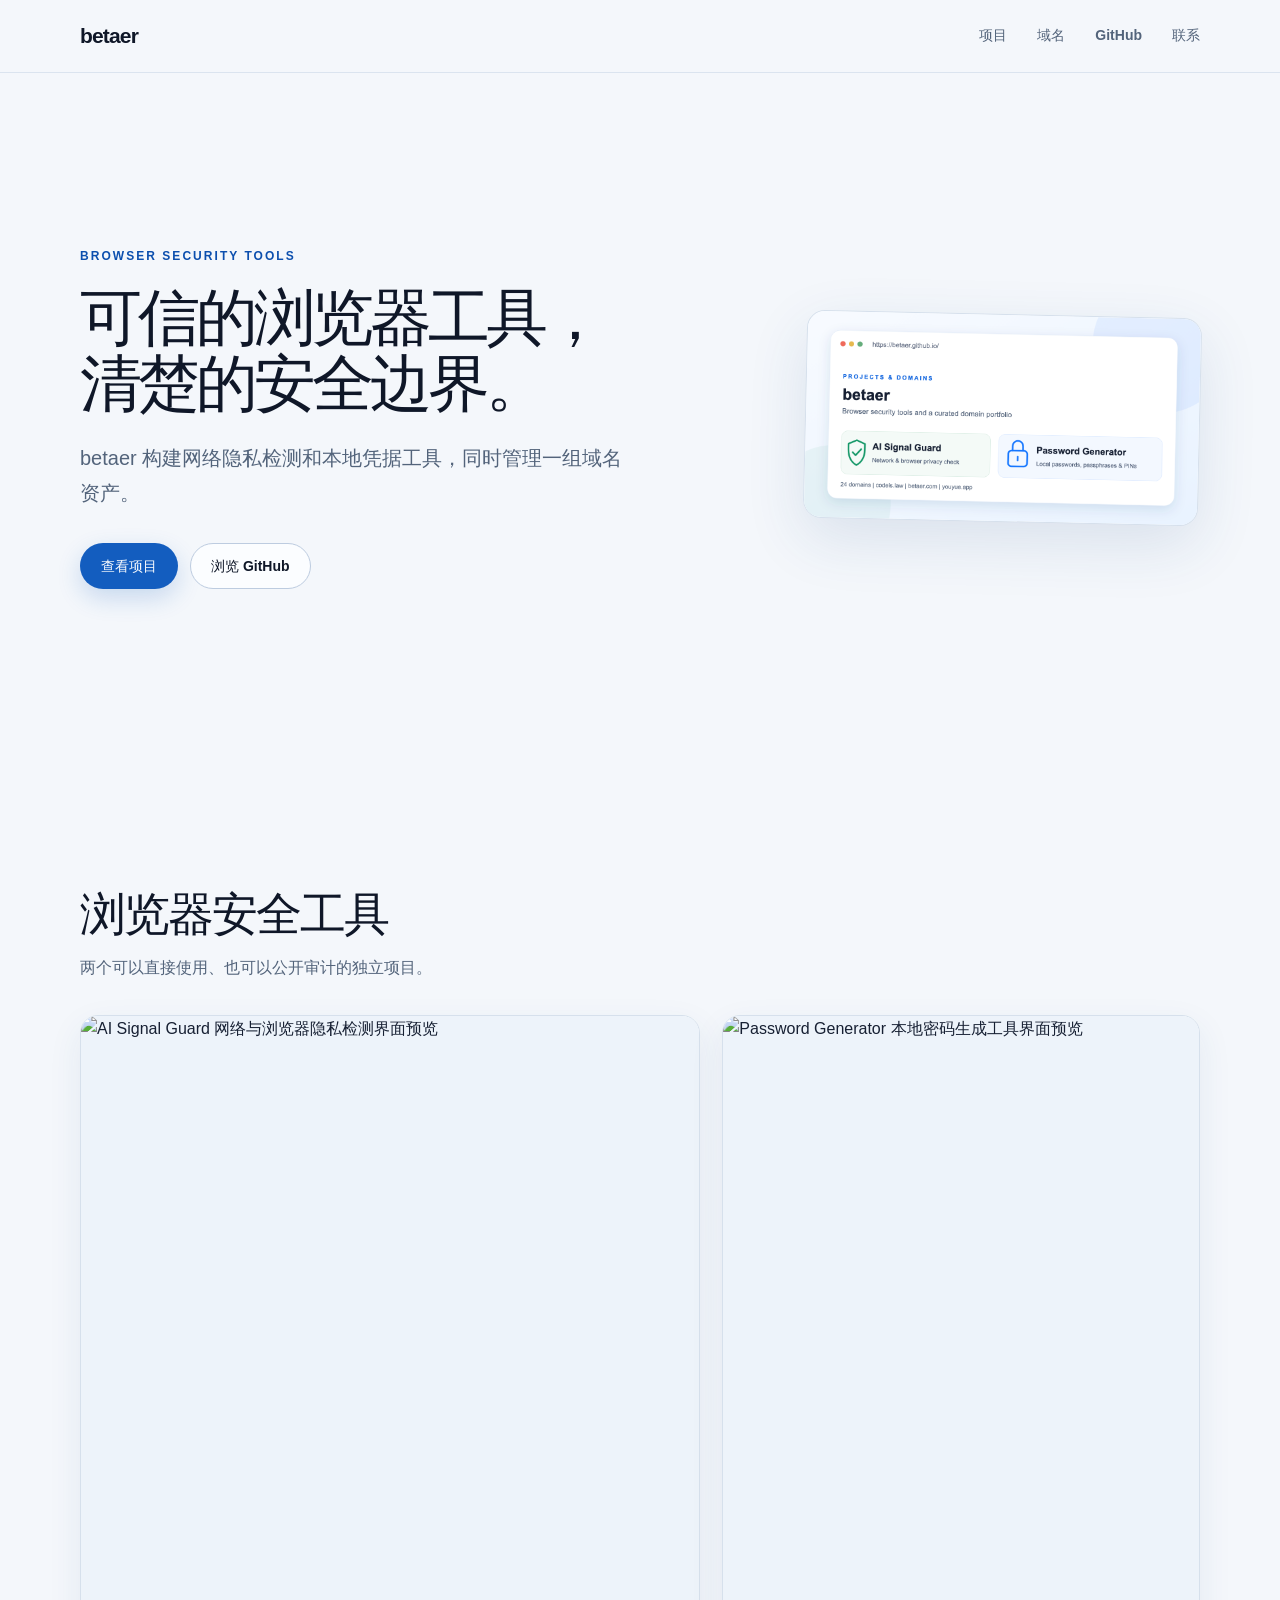
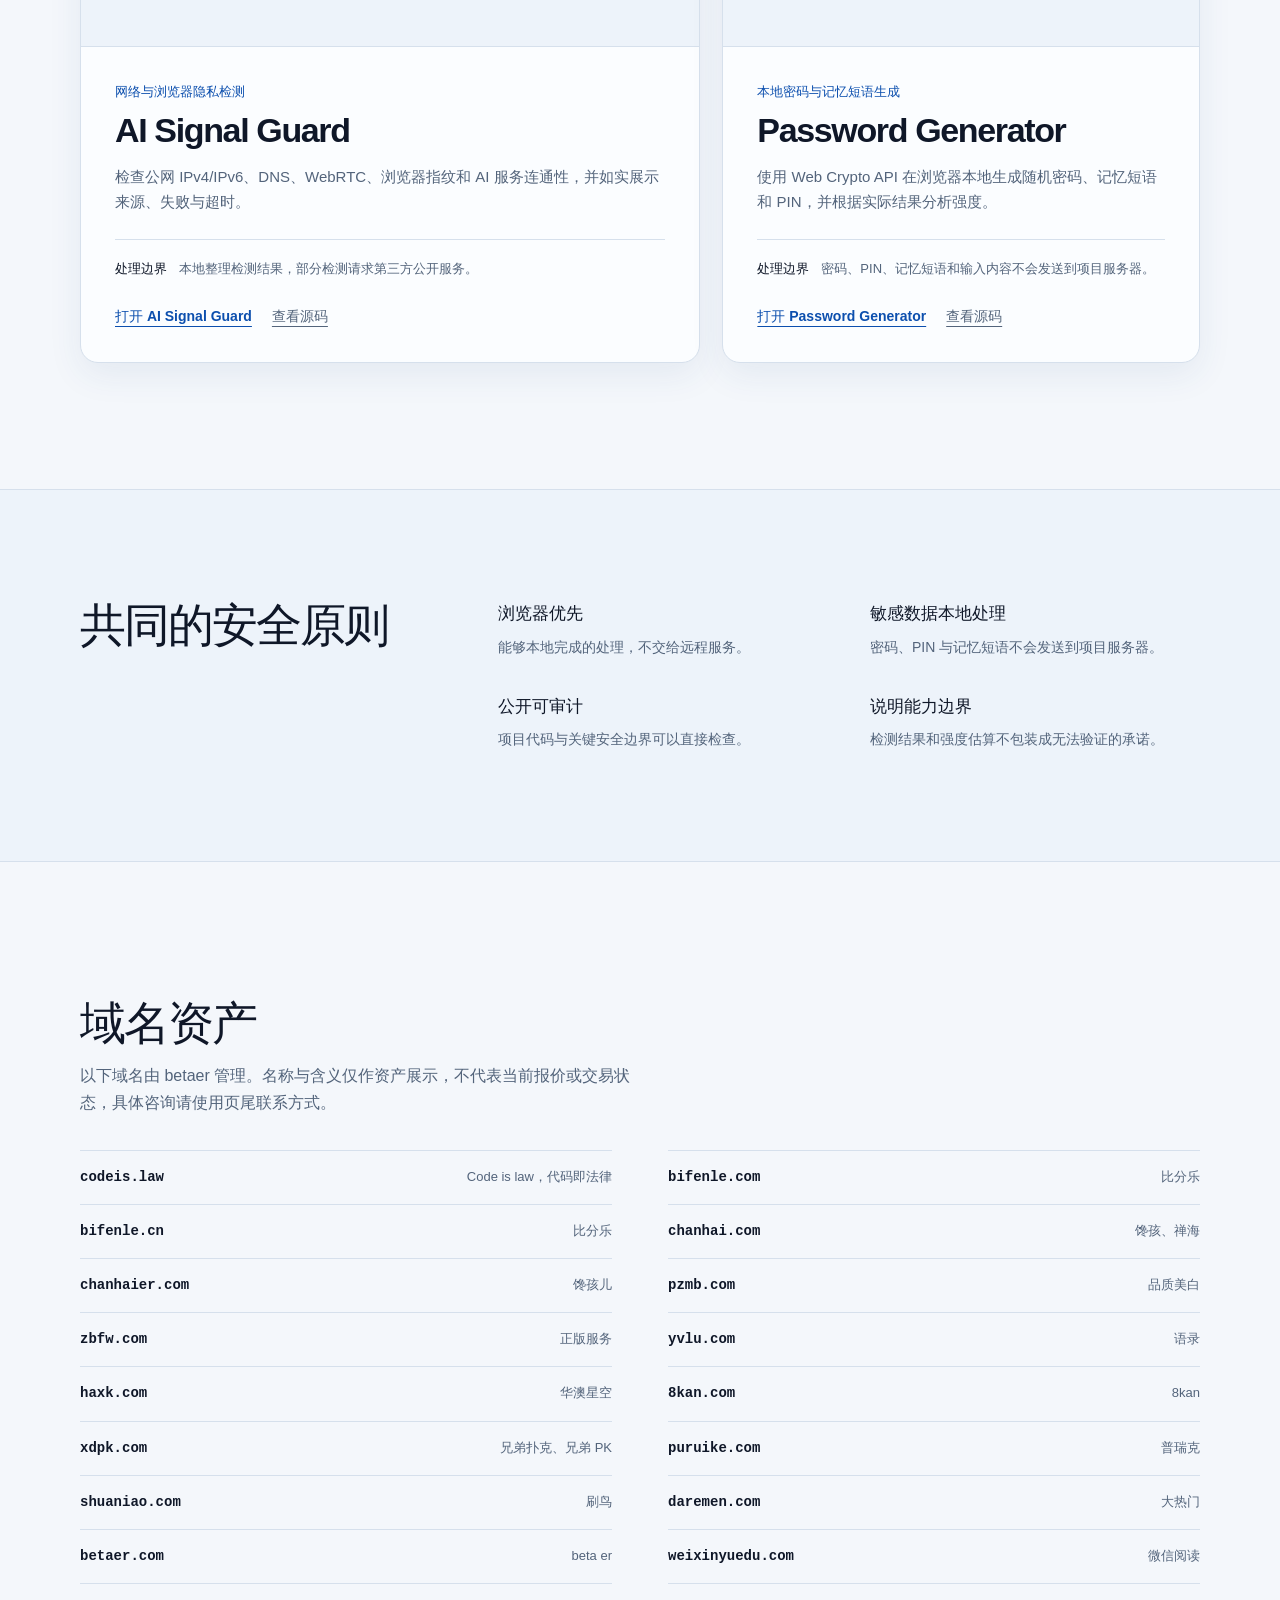
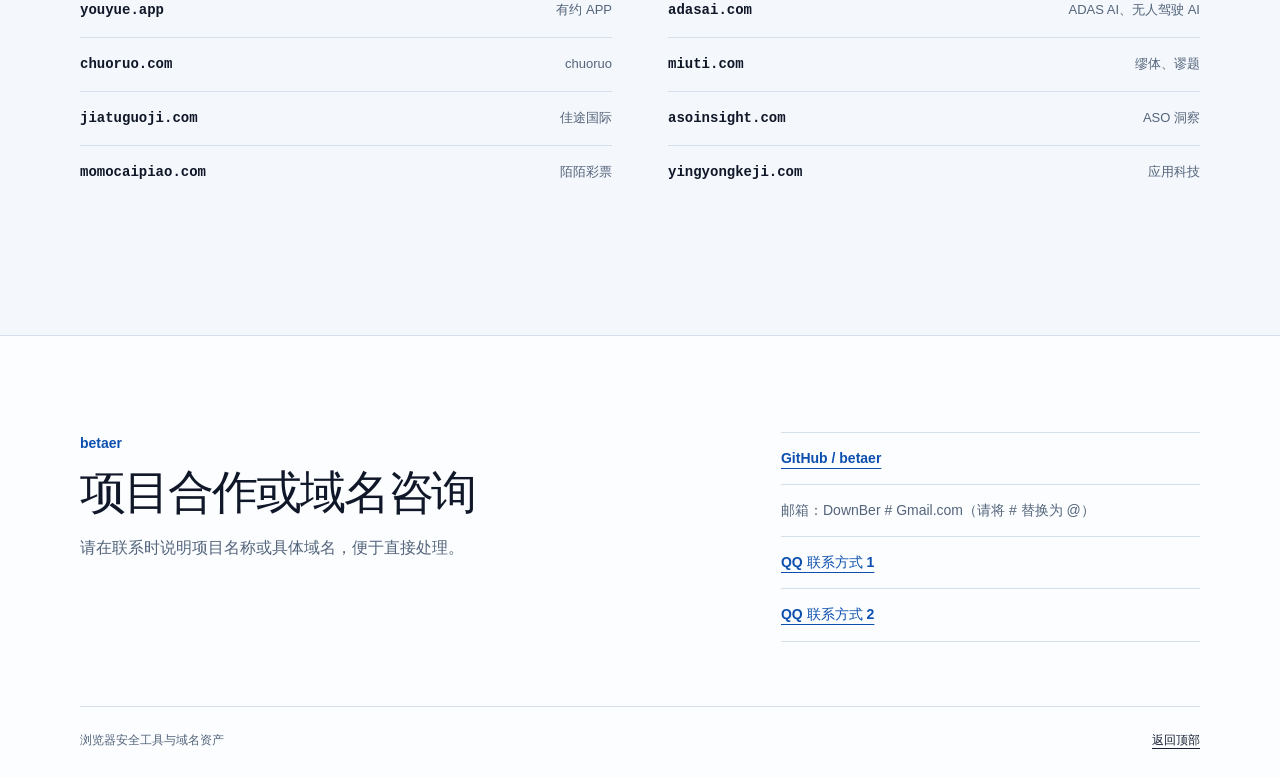
==== commit e9c5658f: "fix: refine homepage browser presentation" ====
--- a/index.html
+++ b/index.html
@@ -12,6 +12,7 @@
   <meta name="theme-color" content="#1769e0">
   <link rel="canonical" href="https://betaer.github.io/">
   <link rel="sitemap" type="application/xml" href="https://betaer.github.io/sitemap.xml">
+  <link rel="icon" type="image/png" href="/assets/social-preview.png">
   <link rel="preload" as="image" href="/assets/social-preview.png" fetchpriority="high">
 
   <meta property="og:type" content="website">
@@ -294,7 +295,7 @@
     .hero {
       display: grid;
       min-height: min(690px, calc(100dvh - 72px));
-      grid-template-columns: minmax(0, .92fr) minmax(360px, .78fr);
+      grid-template-columns: minmax(0, 1.05fr) minmax(340px, .65fr);
       align-items: center;
       gap: clamp(42px, 7vw, 88px);
       padding-block: clamp(58px, 9vh, 88px);
@@ -311,7 +312,7 @@
       max-width: 760px;
       margin: 0;
       color: var(--text-strong);
-      font-size: clamp(44px, 6.2vw, 72px);
+      font-size: clamp(42px, 5.2vw, 62px);
       font-weight: 790;
       letter-spacing: -.065em;
       line-height: 1.06;
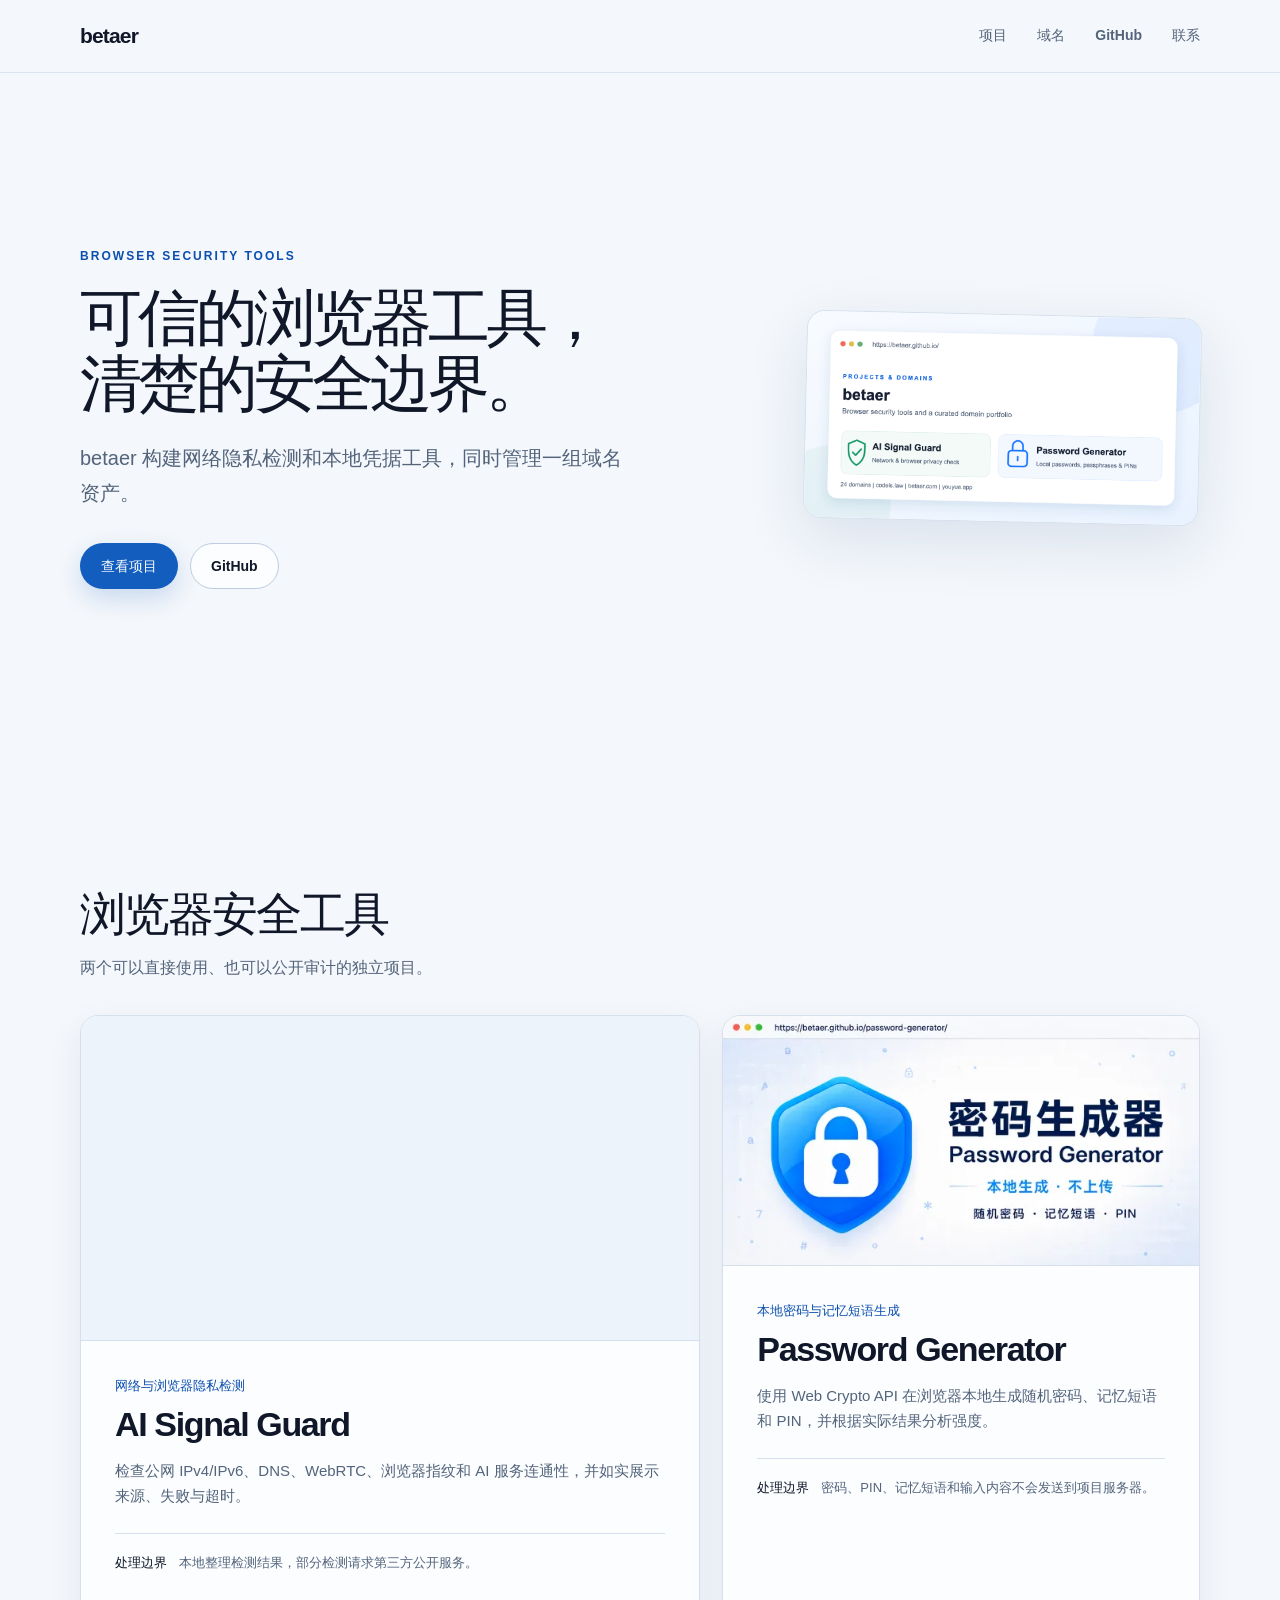
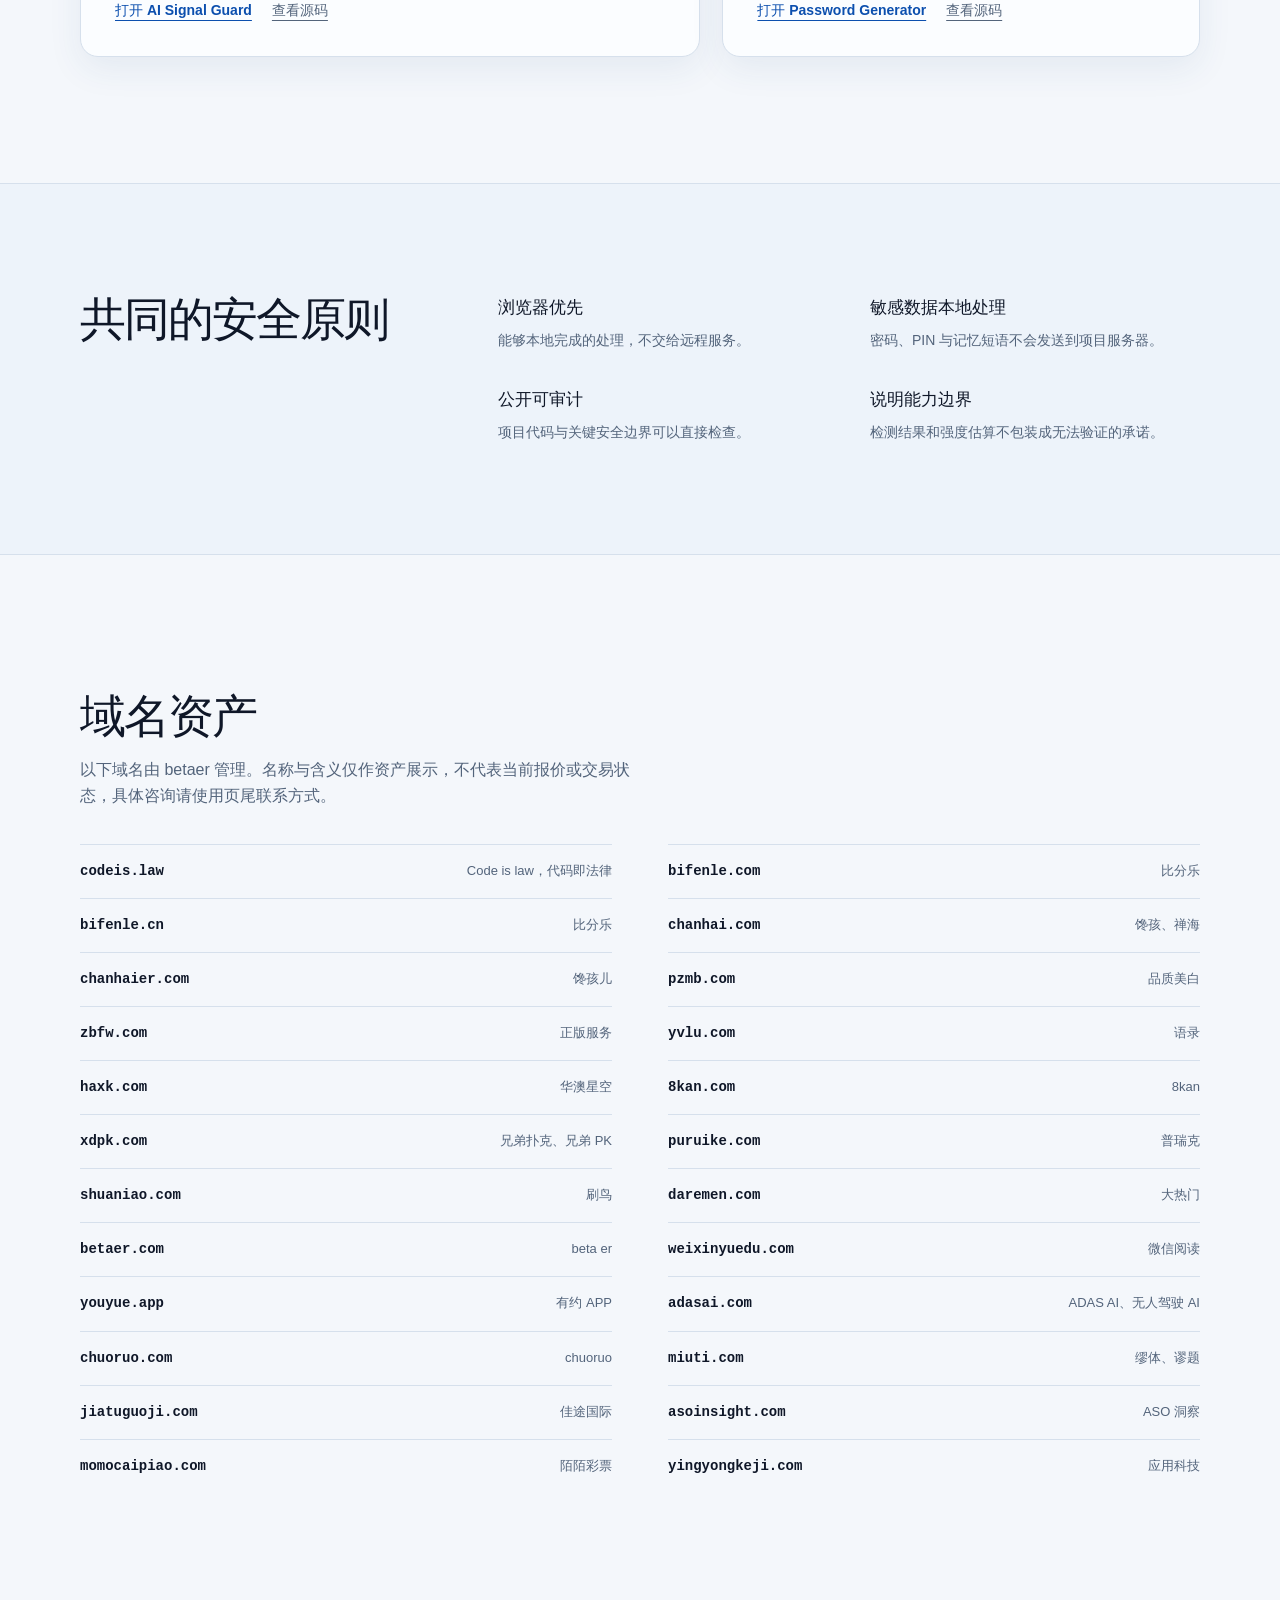
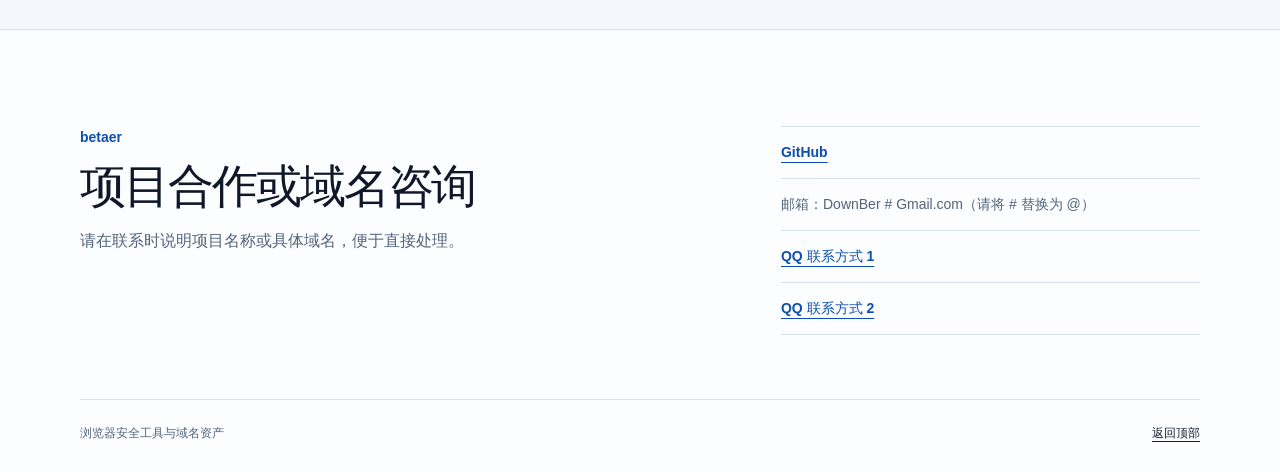
==== commit 8f65f5a7: "fix: harden homepage release assets" ====
--- a/index.html
+++ b/index.html
@@ -12,7 +12,7 @@
   <meta name="theme-color" content="#1769e0">
   <link rel="canonical" href="https://betaer.github.io/">
   <link rel="sitemap" type="application/xml" href="https://betaer.github.io/sitemap.xml">
-  <link rel="icon" type="image/png" href="/assets/social-preview.png">
+  <link rel="icon" type="image/svg+xml" href="/assets/favicon.svg">
   <link rel="preload" as="image" href="/assets/social-preview.png" fetchpriority="high">
 
   <meta property="og:type" content="website">
@@ -131,7 +131,7 @@
         "name": "betaer 域名资产",
         "description": "betaer 管理的域名名称与中文含义。",
         "numberOfItems": 24,
-        "itemListOrder": "https://schema.org/ItemListOrderAscending",
+        "itemListOrder": "https://schema.org/ItemListUnordered",
         "itemListElement": [
           { "@type": "ListItem", "position": 1, "name": "codeis.law", "description": "Code is law，代码即法律" },
           { "@type": "ListItem", "position": 2, "name": "bifenle.com", "description": "比分乐" },
@@ -425,12 +425,14 @@
     }
     .project-media {
       overflow: hidden;
+      aspect-ratio: 1200 / 630;
       border-bottom: 1px solid var(--line);
       background: var(--surface-soft);
     }
     .project-media img {
+      display: block;
       width: 100%;
-      aspect-ratio: 1200 / 630;
+      height: 100%;
       object-fit: cover;
     }
     .project-body {
@@ -698,7 +700,7 @@
         <p class="hero-summary">betaer 构建网络隐私检测和本地凭据工具，同时管理一组域名资产。</p>
         <div class="hero-actions">
           <a class="button button-primary" href="#projects">查看项目</a>
-          <a class="button button-secondary" href="https://github.com/betaer" target="_blank" rel="noopener noreferrer">浏览 GitHub</a>
+          <a class="button button-secondary" href="https://github.com/betaer" target="_blank" rel="noopener noreferrer">GitHub</a>
         </div>
       </div>
       <figure class="hero-visual">
@@ -714,7 +716,7 @@
       <div class="project-list">
         <article class="project project-primary">
           <div class="project-media">
-            <img src="https://betaer.github.io/AiSignalGuard/tuiguang/social-preview.png" width="1200" height="630" loading="lazy" alt="AI Signal Guard 网络与浏览器隐私检测界面预览">
+            <img src="/assets/ai-signal-guard-preview-600.webp" srcset="/assets/ai-signal-guard-preview-600.webp 600w, /assets/ai-signal-guard-preview-1200.webp 1200w" sizes="(max-width: 768px) calc(100vw - 40px), 620px" width="1200" height="630" loading="lazy" decoding="async" alt="AI Signal Guard 网络与浏览器隐私检测界面预览">
           </div>
           <div class="project-body">
             <p class="project-category">网络与浏览器隐私检测</p>
@@ -733,7 +735,7 @@
 
         <article class="project">
           <div class="project-media">
-            <img src="https://betaer.github.io/password-generator/assets/social-preview.png" width="1200" height="630" loading="lazy" alt="Password Generator 本地密码生成工具界面预览">
+            <img src="/assets/password-generator-preview-600.webp" srcset="/assets/password-generator-preview-600.webp 600w, /assets/password-generator-preview-1200.webp 1200w" sizes="(max-width: 768px) calc(100vw - 40px), 480px" width="1200" height="630" loading="lazy" decoding="async" alt="Password Generator 本地密码生成工具界面预览">
           </div>
           <div class="project-body">
             <p class="project-category">本地密码与记忆短语生成</p>
@@ -816,12 +818,12 @@
           <h2>项目合作或域名咨询</h2>
           <p class="footer-copy">请在联系时说明项目名称或具体域名，便于直接处理。</p>
         </div>
-        <div class="contact-links" aria-label="联系方式">
-          <a href="https://github.com/betaer" target="_blank" rel="noopener noreferrer">GitHub / betaer</a>
+        <nav class="contact-links" aria-label="联系方式">
+          <a href="https://github.com/betaer" target="_blank" rel="noopener noreferrer">GitHub</a>
           <span>邮箱：DownBer # Gmail.com（请将 # 替换为 @）</span>
           <a href="https://jq.qq.com/?_wv=1027&amp;k=wWOQVzep" target="_blank" rel="noopener noreferrer">QQ 联系方式 1</a>
           <a href="https://qm.qq.com/cgi-bin/qm/qr?k=Cmt-5FPQsfNBFyTz3aCK7UUkTfhuy-30&amp;noverify=0" target="_blank" rel="noopener noreferrer">QQ 联系方式 2</a>
-        </div>
+        </nav>
       </div>
       <div class="shell footer-meta">
         <span>浏览器安全工具与域名资产</span>
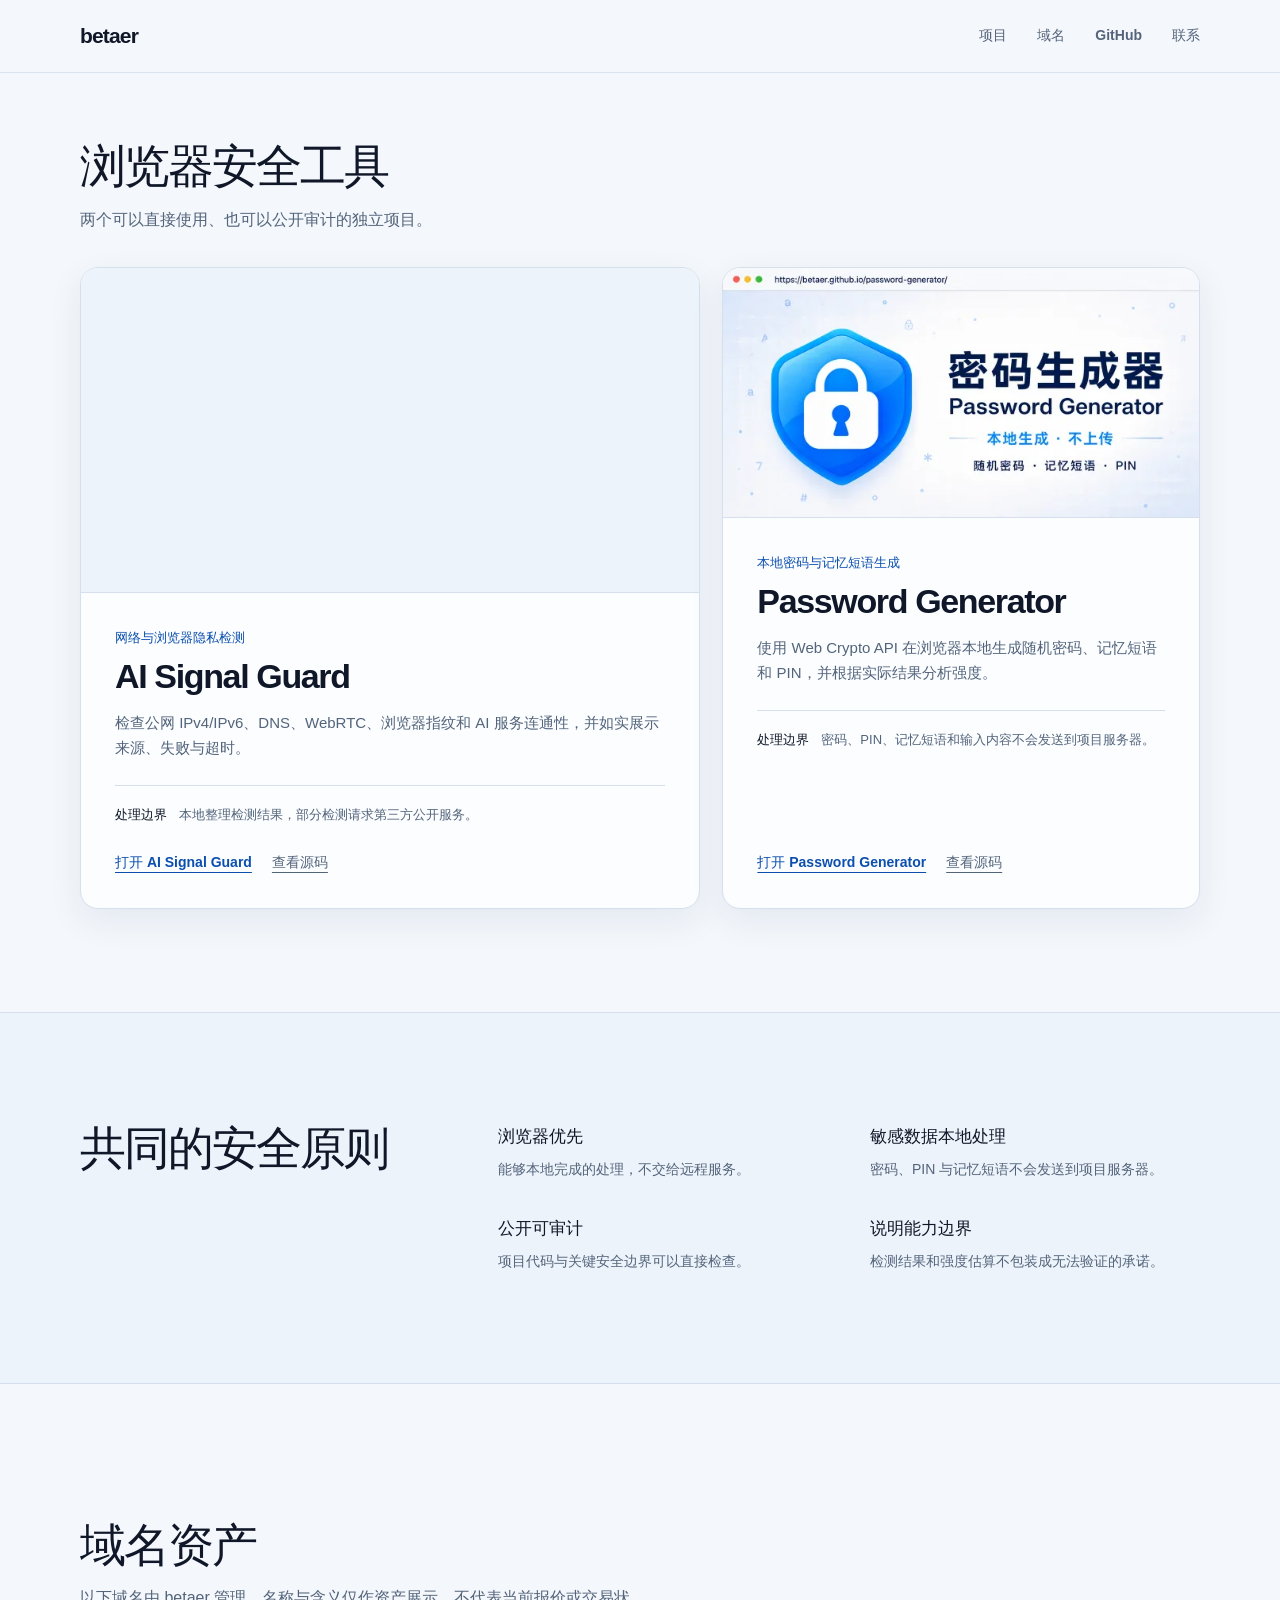
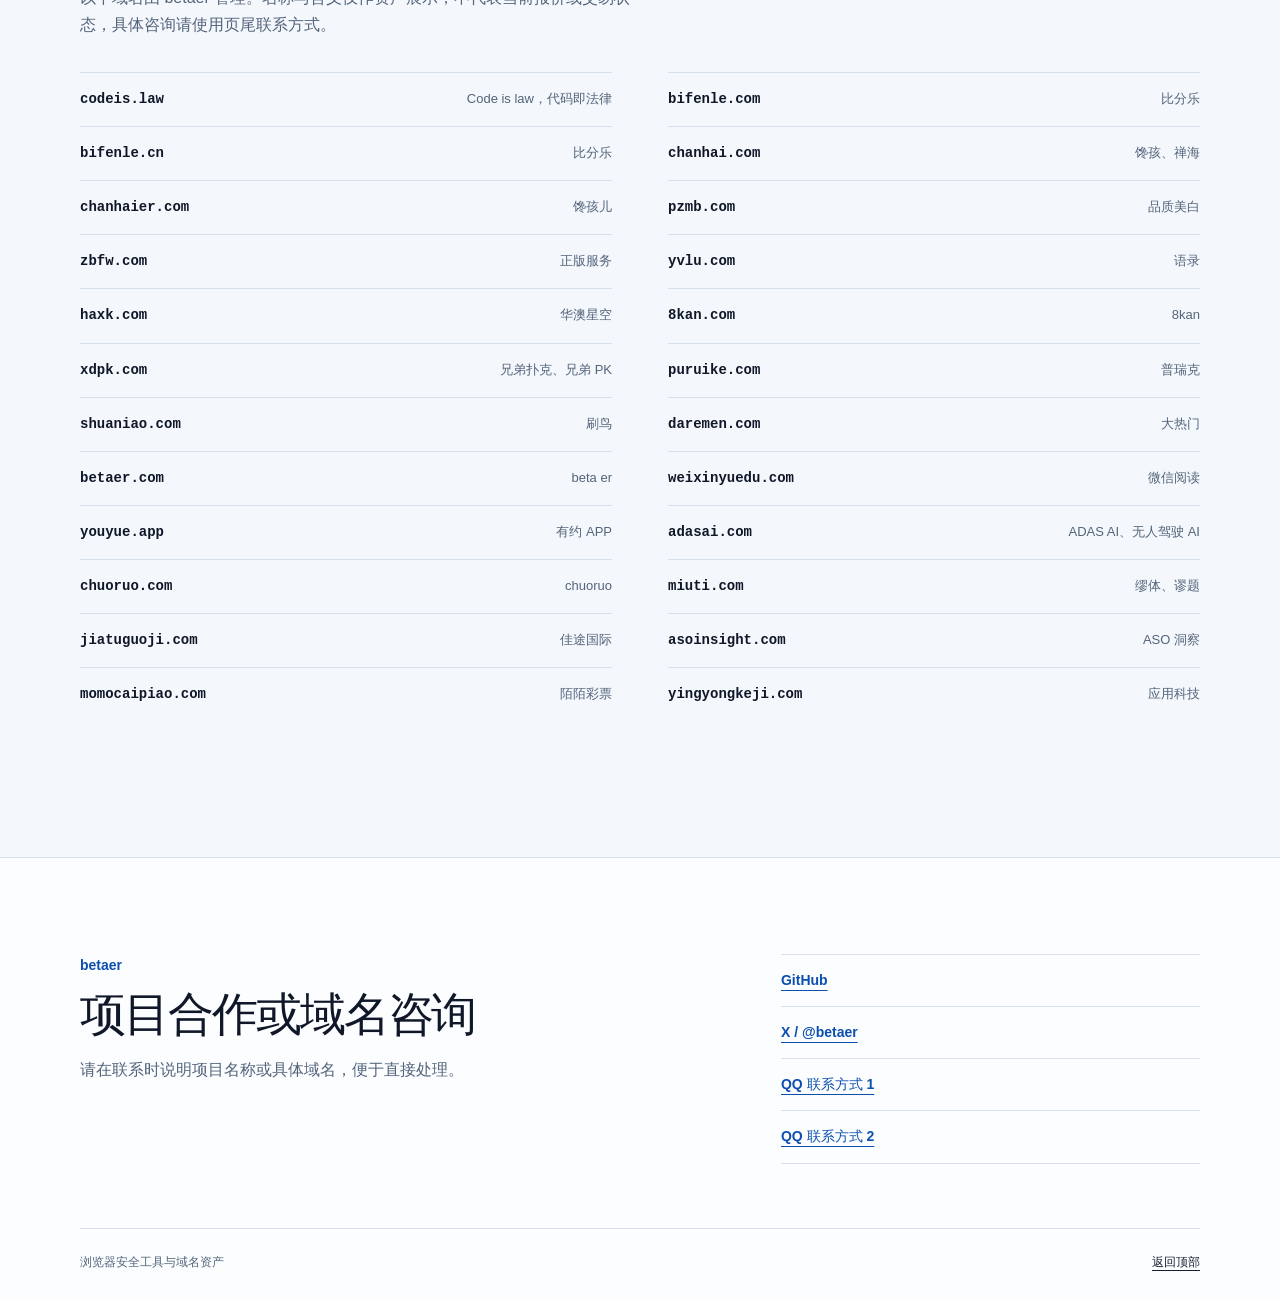
==== commit a2e4d013: "feat: lead homepage with browser tools" ====
--- a/index.html
+++ b/index.html
@@ -13,7 +13,6 @@
   <link rel="canonical" href="https://betaer.github.io/">
   <link rel="sitemap" type="application/xml" href="https://betaer.github.io/sitemap.xml">
   <link rel="icon" type="image/svg+xml" href="/assets/favicon.svg">
-  <link rel="preload" as="image" href="/assets/social-preview.png" fetchpriority="high">
 
   <meta property="og:type" content="website">
   <meta property="og:site_name" content="betaer 项目与域名主页">
@@ -54,7 +53,10 @@
         "@id": "https://betaer.github.io/#author",
         "name": "betaer",
         "url": "https://github.com/betaer",
-        "sameAs": ["https://github.com/betaer"]
+        "sameAs": [
+          "https://github.com/betaer",
+          "https://x.com/betaer"
+        ]
       },
       {
         "@type": "CollectionPage",
@@ -292,95 +294,11 @@
     }
     .site-header nav a:hover { color: var(--accent-strong); }
 
-    .hero {
-      display: grid;
-      min-height: min(690px, calc(100dvh - 72px));
-      grid-template-columns: minmax(0, 1.05fr) minmax(340px, .65fr);
-      align-items: center;
-      gap: clamp(42px, 7vw, 88px);
-      padding-block: clamp(58px, 9vh, 88px);
-    }
-    .eyebrow {
-      margin: 0 0 18px;
-      color: var(--accent-strong);
-      font-size: 12px;
-      font-weight: 800;
-      letter-spacing: .17em;
-      text-transform: uppercase;
-    }
-    .hero h1 {
-      max-width: 760px;
-      margin: 0;
-      color: var(--text-strong);
-      font-size: clamp(42px, 5.2vw, 62px);
-      font-weight: 790;
-      letter-spacing: -.065em;
-      line-height: 1.06;
-      text-wrap: balance;
-    }
-    .hero-summary {
-      max-width: 580px;
-      margin: 24px 0 0;
-      color: var(--muted);
-      font-size: clamp(17px, 2vw, 20px);
-      line-height: 1.75;
-      text-wrap: pretty;
-    }
-    .hero-actions {
-      display: flex;
-      flex-wrap: wrap;
-      gap: 12px;
-      margin-top: 32px;
-    }
-    .button {
-      display: inline-flex;
-      min-height: 46px;
-      align-items: center;
-      justify-content: center;
-      padding: 11px 20px;
-      border: 1px solid transparent;
-      border-radius: var(--radius-control);
-      font-size: 14px;
-      font-weight: 760;
-      line-height: 1;
-      text-decoration: none;
-      white-space: nowrap;
-      transition: transform .18s ease, background .18s ease, border-color .18s ease, box-shadow .18s ease;
-    }
-    .button:hover { transform: translateY(-2px); }
-    .button:active { transform: translateY(0); }
-    .button-primary {
-      color: #f6f9fd;
-      background: #135dbf;
-      box-shadow: 0 9px 24px rgba(19, 93, 191, .2);
-    }
-    .button-primary:hover { background: #0d4fae; }
-    .button-secondary {
-      color: var(--text-strong);
-      border-color: var(--line-strong);
-      background: var(--surface);
-    }
-    .button-secondary:hover { border-color: var(--accent); }
-    .hero-visual {
-      margin: 0;
-      overflow: hidden;
-      border: 1px solid var(--line);
-      border-radius: var(--radius-card);
-      background: var(--surface);
-      box-shadow: var(--shadow);
-      transform: rotate(1.3deg);
-    }
-    .hero-visual img {
-      width: 100%;
-      height: auto;
-      aspect-ratio: 1200 / 630;
-      object-fit: cover;
-    }
-
     .section-heading {
       max-width: 700px;
       margin-bottom: 34px;
     }
+    .section-heading h1,
     .section-heading h2,
     .principles h2,
     .site-footer h2 {
@@ -398,7 +316,8 @@
     }
 
     .projects {
-      padding-block: clamp(82px, 10vw, 126px);
+      min-height: calc(100dvh - 72px);
+      padding-block: clamp(44px, 6vw, 68px) clamp(76px, 8vw, 104px);
       scroll-margin-top: 86px;
     }
     .project-list {
@@ -447,7 +366,7 @@
       font-size: 13px;
       font-weight: 760;
     }
-    .project h3 {
+    .project h2 {
       margin: 0;
       color: var(--text-strong);
       font-size: clamp(25px, 3vw, 34px);
@@ -578,8 +497,7 @@
       gap: 0;
       border-top: 1px solid var(--line);
     }
-    .contact-links a,
-    .contact-links span {
+    .contact-links a {
       min-width: 0;
       padding: 14px 0;
       border-bottom: 1px solid var(--line);
@@ -607,12 +525,6 @@
     .footer-meta a { color: var(--text); text-underline-offset: 4px; }
 
     @media (max-width: 900px) {
-      .hero {
-        min-height: auto;
-        grid-template-columns: 1fr;
-        gap: 38px;
-      }
-      .hero-visual { max-width: 720px; transform: none; }
       .principles-inner { grid-template-columns: 1fr; }
       .project-list { grid-template-columns: 1fr; }
     }
@@ -624,14 +536,11 @@
       .site-header nav { gap: 15px; }
       .site-header nav a { font-size: 13px; }
       .nav-github { display: none; }
-      .hero {
-        grid-template-columns: 1fr;
-        gap: 32px;
-        padding-block: 46px 58px;
+      .projects {
+        min-height: calc(100dvh - 64px);
+        padding-block: 36px 72px;
       }
-      .hero h1 { font-size: clamp(40px, 12vw, 54px); }
-      .hero-summary { margin-top: 18px; font-size: 17px; }
-      .hero-actions { margin-top: 24px; }
+      .section-heading { margin-bottom: 28px; }
       .project-list,
       .principle-list,
       .domain-grid,
@@ -644,8 +553,6 @@
 
     @media (max-width: 430px) {
       .site-header nav { gap: 12px; }
-      .button { min-height: 44px; }
-      .hero-visual { border-radius: 14px; }
       .project-body { padding: 22px; }
       .domain-item {
         grid-template-columns: 1fr;
@@ -693,34 +600,19 @@
   </header>
 
   <main id="main-content">
-    <section class="hero shell" aria-labelledby="hero-title">
-      <div class="hero-copy">
-        <p class="eyebrow">Browser security tools</p>
-        <h1 id="hero-title">可信的浏览器工具，清楚的安全边界。</h1>
-        <p class="hero-summary">betaer 构建网络隐私检测和本地凭据工具，同时管理一组域名资产。</p>
-        <div class="hero-actions">
-          <a class="button button-primary" href="#projects">查看项目</a>
-          <a class="button button-secondary" href="https://github.com/betaer" target="_blank" rel="noopener noreferrer">GitHub</a>
-        </div>
-      </div>
-      <figure class="hero-visual">
-        <img src="/assets/social-preview.png" width="1200" height="630" fetchpriority="high" alt="betaer 的两个浏览器安全工具：AI Signal Guard 与 Password Generator">
-      </figure>
-    </section>
-
     <section class="projects shell" id="projects" aria-labelledby="projects-title">
       <header class="section-heading">
-        <h2 id="projects-title">浏览器安全工具</h2>
+        <h1 id="projects-title">浏览器安全工具</h1>
         <p>两个可以直接使用、也可以公开审计的独立项目。</p>
       </header>
       <div class="project-list">
         <article class="project project-primary">
           <div class="project-media">
-            <img src="/assets/ai-signal-guard-preview-600.webp" srcset="/assets/ai-signal-guard-preview-600.webp 600w, /assets/ai-signal-guard-preview-1200.webp 1200w" sizes="(max-width: 768px) calc(100vw - 40px), 620px" width="1200" height="630" loading="lazy" decoding="async" alt="AI Signal Guard 网络与浏览器隐私检测界面预览">
+            <img src="/assets/ai-signal-guard-preview-600.webp" srcset="/assets/ai-signal-guard-preview-600.webp 600w, /assets/ai-signal-guard-preview-1200.webp 1200w" sizes="(max-width: 768px) calc(100vw - 28px), 620px" width="1200" height="630" loading="eager" fetchpriority="high" decoding="async" alt="AI Signal Guard 网络与浏览器隐私检测界面预览">
           </div>
           <div class="project-body">
             <p class="project-category">网络与浏览器隐私检测</p>
-            <h3>AI Signal Guard</h3>
+            <h2>AI Signal Guard</h2>
             <p class="project-description">检查公网 IPv4/IPv6、DNS、WebRTC、浏览器指纹和 AI 服务连通性，并如实展示来源、失败与超时。</p>
             <dl class="project-boundary">
               <dt>处理边界</dt>
@@ -739,7 +631,7 @@
           </div>
           <div class="project-body">
             <p class="project-category">本地密码与记忆短语生成</p>
-            <h3>Password Generator</h3>
+            <h2>Password Generator</h2>
             <p class="project-description">使用 Web Crypto API 在浏览器本地生成随机密码、记忆短语和 PIN，并根据实际结果分析强度。</p>
             <dl class="project-boundary">
               <dt>处理边界</dt>
@@ -820,7 +712,7 @@
         </div>
         <nav class="contact-links" aria-label="联系方式">
           <a href="https://github.com/betaer" target="_blank" rel="noopener noreferrer">GitHub</a>
-          <span>邮箱：DownBer # Gmail.com（请将 # 替换为 @）</span>
+          <a href="https://x.com/betaer" target="_blank" rel="noopener noreferrer">X / @betaer</a>
           <a href="https://jq.qq.com/?_wv=1027&amp;k=wWOQVzep" target="_blank" rel="noopener noreferrer">QQ 联系方式 1</a>
           <a href="https://qm.qq.com/cgi-bin/qm/qr?k=Cmt-5FPQsfNBFyTz3aCK7UUkTfhuy-30&amp;noverify=0" target="_blank" rel="noopener noreferrer">QQ 联系方式 2</a>
         </nav>
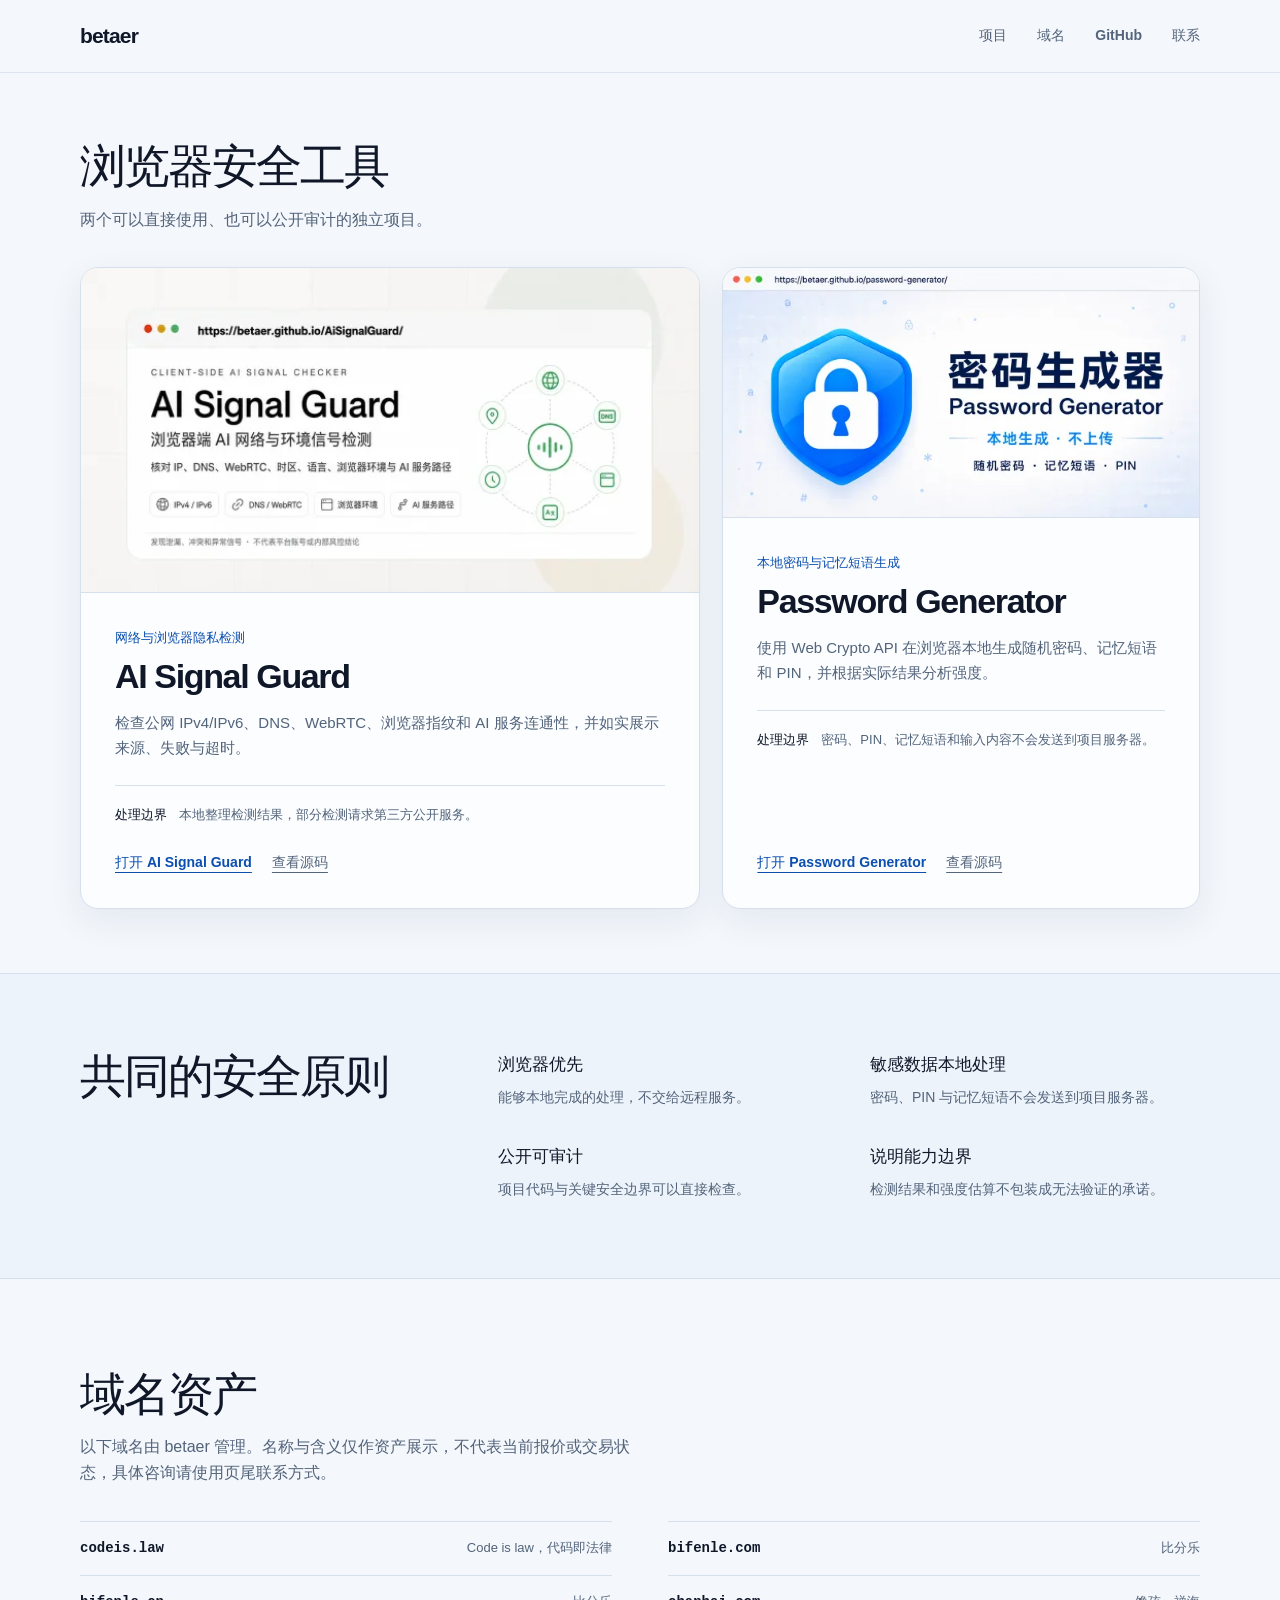
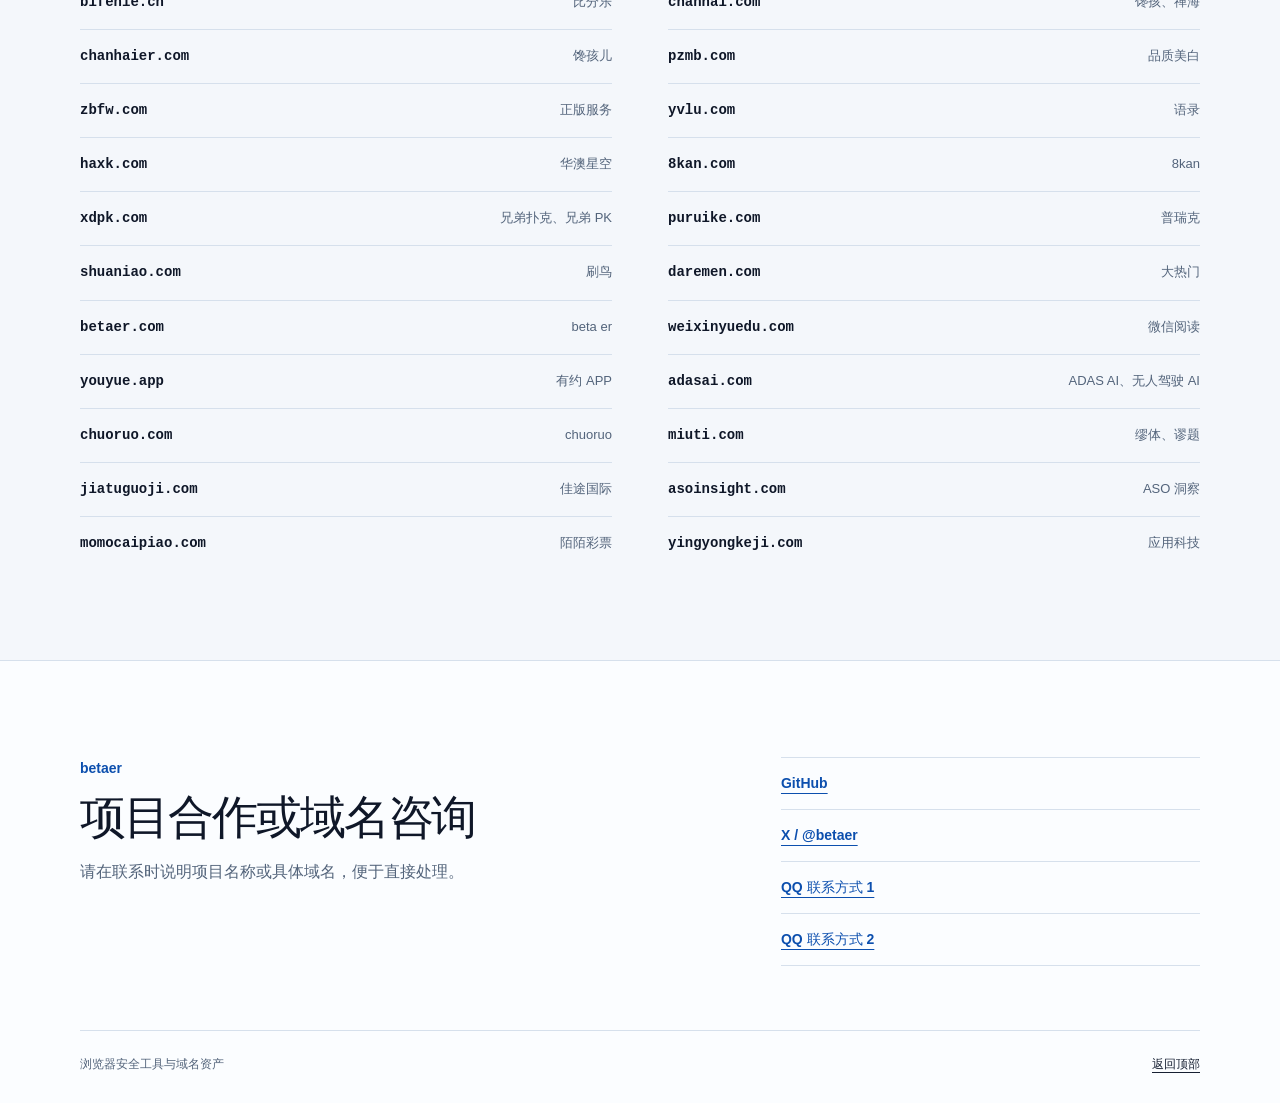
==== commit 20ca4d21: "style: tighten homepage section rhythm" ====
--- a/index.html
+++ b/index.html
@@ -316,8 +316,7 @@
     }
 
     .projects {
-      min-height: calc(100dvh - 72px);
-      padding-block: clamp(44px, 6vw, 68px) clamp(76px, 8vw, 104px);
+      padding-block: clamp(44px, 6vw, 68px) clamp(48px, 5vw, 64px);
       scroll-margin-top: 86px;
     }
     .project-list {
@@ -405,7 +404,7 @@
     .text-link-muted { color: var(--muted); }
 
     .principles {
-      padding-block: clamp(76px, 9vw, 110px);
+      padding-block: clamp(56px, 6vw, 78px);
       border-block: 1px solid var(--line);
       background: var(--surface-soft);
       scroll-margin-top: 86px;
@@ -435,7 +434,7 @@
     }
 
     .domains {
-      padding-block: clamp(86px, 11vw, 136px);
+      padding-block: clamp(60px, 7vw, 92px);
       scroll-margin-top: 86px;
     }
     .domain-grid {
@@ -537,9 +536,10 @@
       .site-header nav a { font-size: 13px; }
       .nav-github { display: none; }
       .projects {
-        min-height: calc(100dvh - 64px);
-        padding-block: 36px 72px;
+        padding-block: 32px 52px;
       }
+      .principles { padding-block: 48px; }
+      .domains { padding-block: 56px; }
       .section-heading { margin-bottom: 28px; }
       .project-list,
       .principle-list,
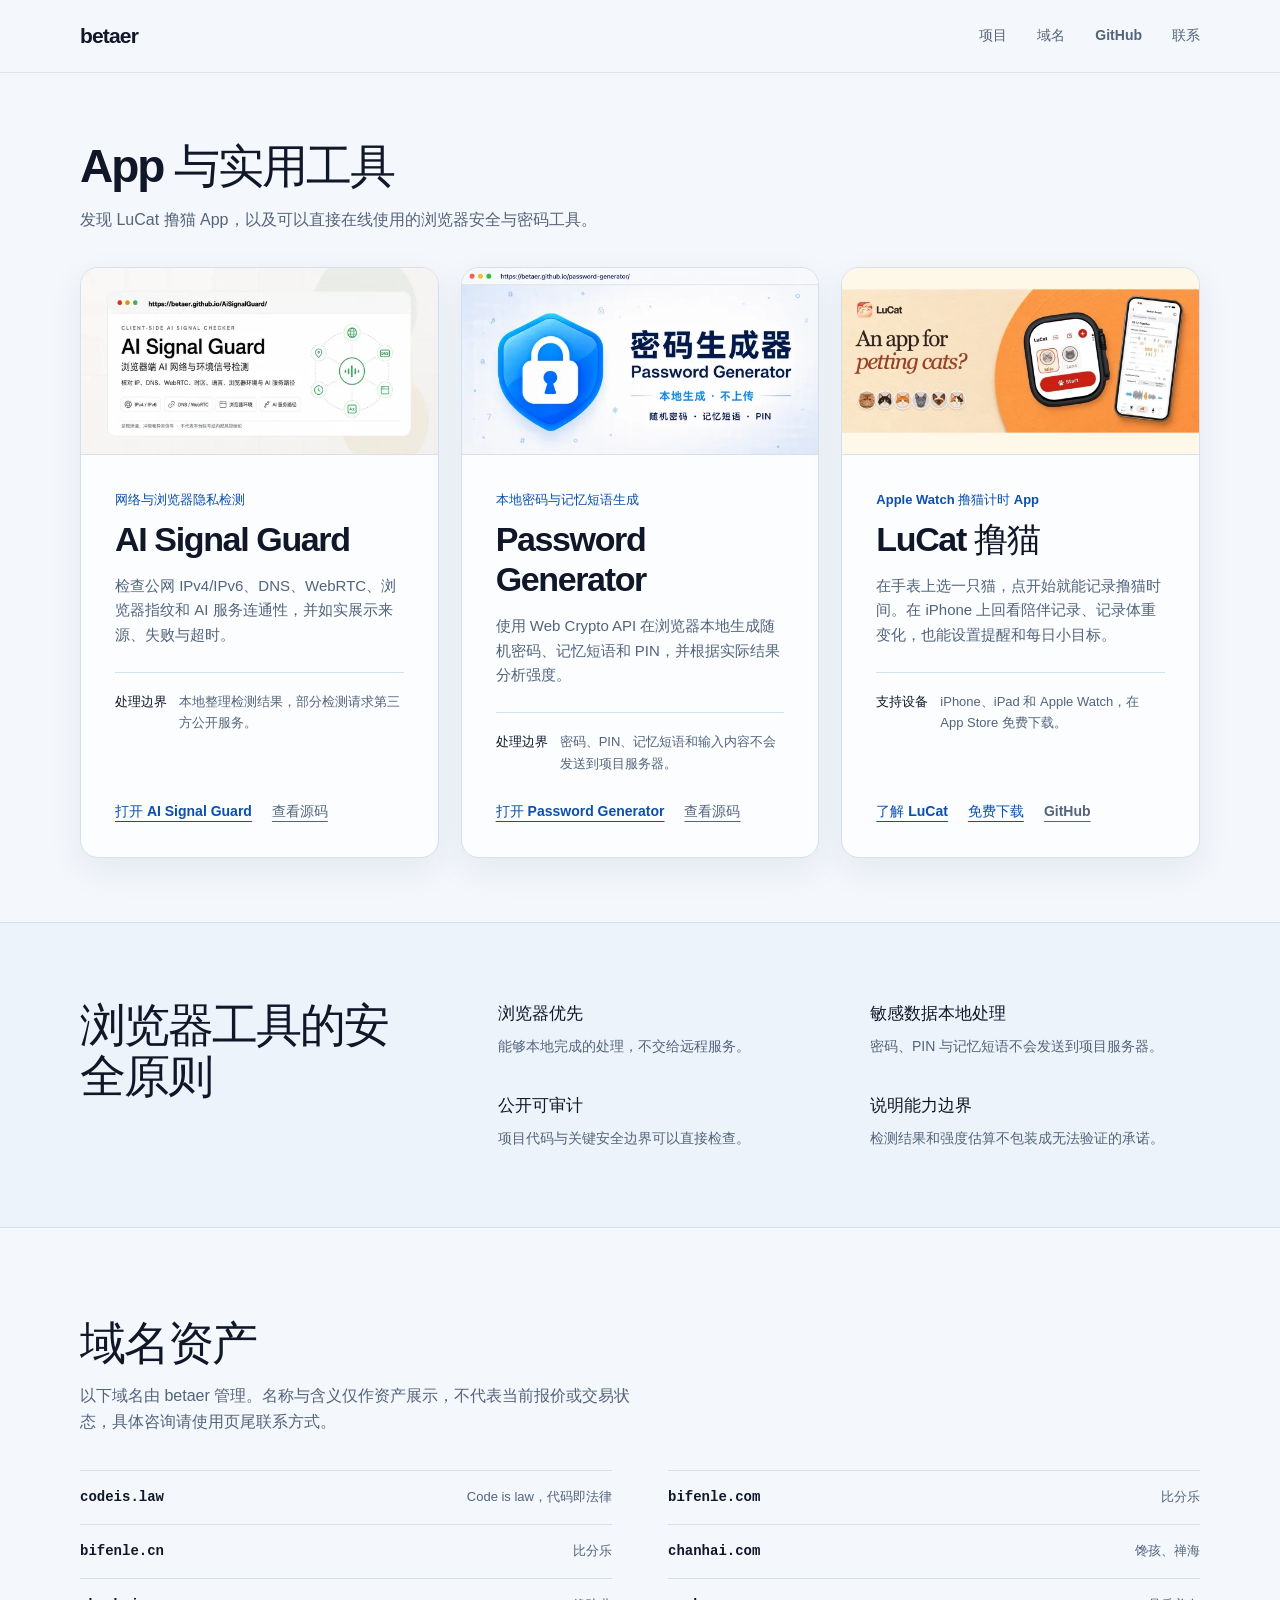
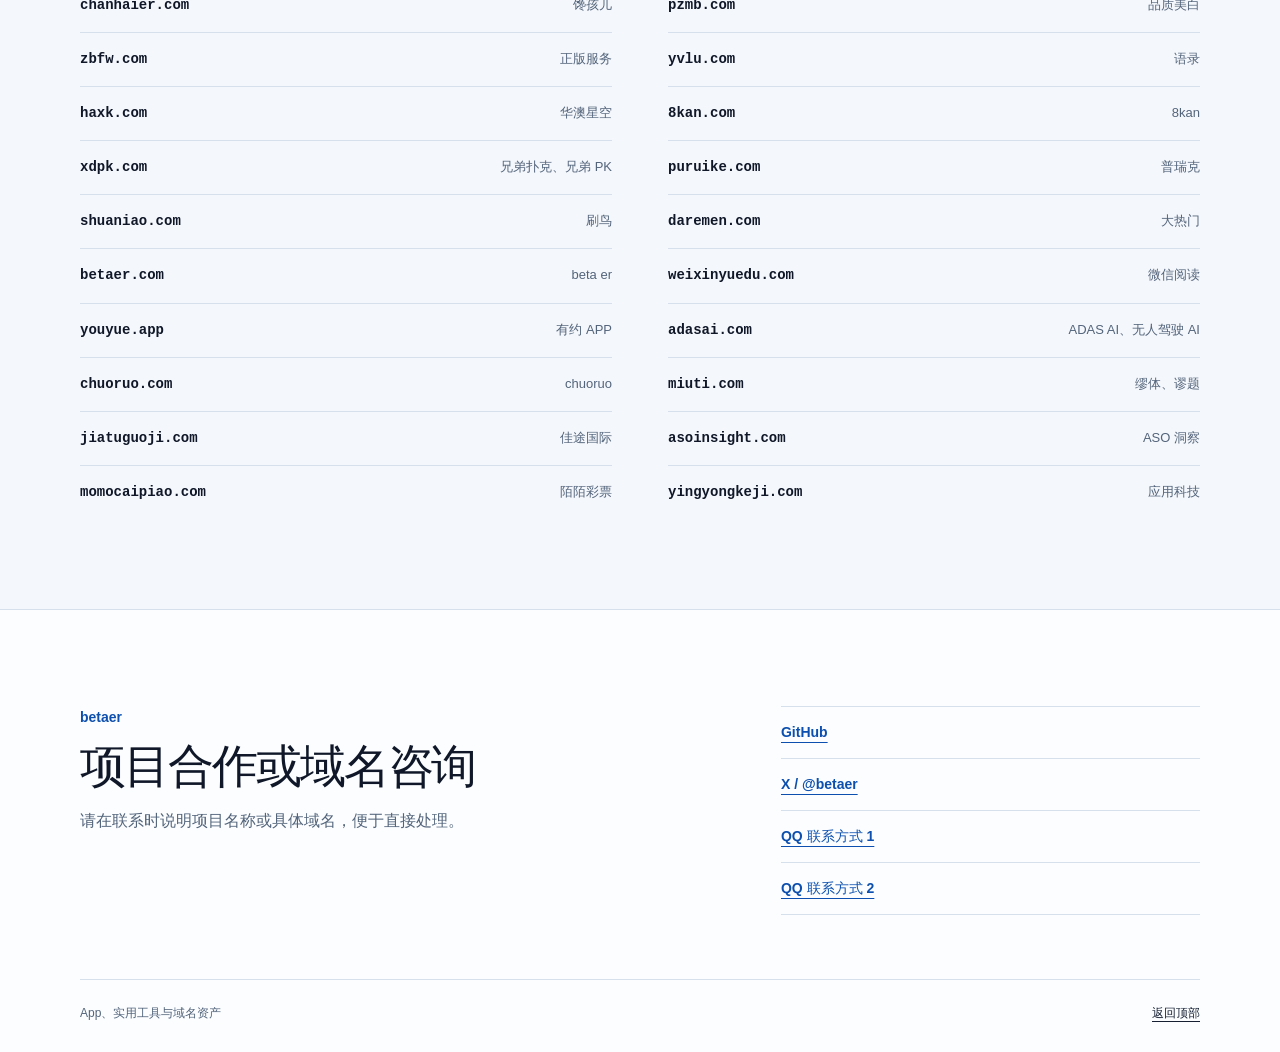
==== commit 4af958a0: "Add LuCat app card to the betaer homepage" ====
--- a/index.html
+++ b/index.html
@@ -5,8 +5,8 @@
   <meta name="viewport" content="width=device-width, initial-scale=1, viewport-fit=cover">
   <meta name="color-scheme" content="light dark">
   <meta name="referrer" content="strict-origin-when-cross-origin">
-  <title>betaer 项目与域名主页｜AI Signal Guard、Password Generator</title>
-  <meta name="description" content="betaer 的公开项目与域名主页，收录 AI Signal Guard 网络与浏览器隐私检测、Password Generator 本地密码生成工具，以及域名资产列表。">
+  <title>betaer 项目与域名主页｜LuCat、AI Signal Guard、Password Generator</title>
+  <meta name="description" content="betaer 的公开项目与域名主页，收录 LuCat 撸猫 App、AI Signal Guard 网络与浏览器隐私检测、Password Generator 本地密码生成工具，以及域名资产列表。">
   <meta name="author" content="betaer">
   <meta name="robots" content="index,follow,max-image-preview:large,max-snippet:-1,max-video-preview:-1">
   <meta name="theme-color" content="#1769e0">
@@ -17,22 +17,22 @@
   <meta property="og:type" content="website">
   <meta property="og:site_name" content="betaer 项目与域名主页">
   <meta property="og:locale" content="zh_CN">
-  <meta property="og:title" content="betaer 项目与域名主页｜浏览器安全工具与域名资产">
-  <meta property="og:description" content="查看 AI Signal Guard、Password Generator，以及 betaer 的域名资产列表。">
+  <meta property="og:title" content="betaer 项目与域名主页｜App、实用工具与域名资产">
+  <meta property="og:description" content="查看 LuCat 撸猫 App、AI Signal Guard、Password Generator，以及 betaer 的域名资产列表。">
   <meta property="og:url" content="https://betaer.github.io/">
   <meta property="og:image" content="https://betaer.github.io/assets/social-preview.png">
   <meta property="og:image:secure_url" content="https://betaer.github.io/assets/social-preview.png">
   <meta property="og:image:type" content="image/png">
   <meta property="og:image:width" content="1200">
   <meta property="og:image:height" content="630">
-  <meta property="og:image:alt" content="betaer 项目与域名主页：浏览器安全工具与域名资产">
+  <meta property="og:image:alt" content="betaer 项目与域名主页：App、实用工具与域名资产">
 
   <meta name="twitter:card" content="summary_large_image">
   <meta name="twitter:url" content="https://betaer.github.io/">
-  <meta name="twitter:title" content="betaer 项目与域名主页｜浏览器安全工具与域名资产">
-  <meta name="twitter:description" content="查看 AI Signal Guard、Password Generator，以及 betaer 的域名资产列表。">
+  <meta name="twitter:title" content="betaer 项目与域名主页｜App、实用工具与域名资产">
+  <meta name="twitter:description" content="查看 LuCat 撸猫 App、AI Signal Guard、Password Generator，以及 betaer 的域名资产列表。">
   <meta name="twitter:image" content="https://betaer.github.io/assets/social-preview.png">
-  <meta name="twitter:image:alt" content="betaer 项目与域名主页：浏览器安全工具与域名资产">
+  <meta name="twitter:image:alt" content="betaer 项目与域名主页：App、实用工具与域名资产">
 
   <script type="application/ld+json">
   {
@@ -44,7 +44,7 @@
         "url": "https://betaer.github.io/",
         "name": "betaer 项目与域名主页",
         "alternateName": "betaer Projects and Domains",
-        "description": "betaer 的公开浏览器安全工具、开源项目与域名资产集合。",
+        "description": "betaer 的公开 App、浏览器安全工具与域名资产集合。",
         "inLanguage": ["zh-CN", "en"],
         "publisher": { "@id": "https://betaer.github.io/#author" }
       },
@@ -63,7 +63,7 @@
         "@id": "https://betaer.github.io/#webpage",
         "url": "https://betaer.github.io/",
         "name": "betaer 项目与域名主页",
-        "description": "AI Signal Guard、Password Generator 与 betaer 域名资产列表。",
+        "description": "LuCat、AI Signal Guard、Password Generator 与 betaer 域名资产列表。",
         "isPartOf": { "@id": "https://betaer.github.io/#website" },
         "breadcrumb": { "@id": "https://betaer.github.io/#breadcrumb" },
         "mainEntity": { "@id": "https://betaer.github.io/#projects" },
@@ -75,8 +75,8 @@
       {
         "@type": "ItemList",
         "@id": "https://betaer.github.io/#projects",
-        "name": "betaer 浏览器安全工具",
-        "numberOfItems": 2,
+        "name": "betaer App 与实用工具",
+        "numberOfItems": 3,
         "itemListOrder": "https://schema.org/ItemListOrderAscending",
         "itemListElement": [
           {
@@ -90,6 +90,12 @@
             "position": 2,
             "url": "https://betaer.github.io/password-generator/",
             "item": { "@id": "https://betaer.github.io/password-generator/#application" }
+          },
+          {
+            "@type": "ListItem",
+            "position": 3,
+            "url": "https://betaer.github.io/lucat/",
+            "item": { "@id": "https://betaer.github.io/lucat/#application" }
           }
         ]
       },
@@ -123,6 +129,22 @@
         "isAccessibleForFree": true,
         "description": "使用 Web Crypto API 在浏览器本地生成随机密码、记忆短语和 PIN，并根据实际结果分析强度。",
         "image": "https://betaer.github.io/password-generator/assets/social-preview.png",
+        "author": { "@id": "https://betaer.github.io/#author" },
+        "isPartOf": { "@id": "https://betaer.github.io/#website" },
+        "offers": { "@type": "Offer", "price": "0", "priceCurrency": "USD" }
+      },
+      {
+        "@type": "SoftwareApplication",
+        "@id": "https://betaer.github.io/lucat/#application",
+        "name": "LuCat 撸猫",
+        "url": "https://betaer.github.io/lucat/",
+        "sameAs": "https://github.com/betaer/LuCat",
+        "downloadUrl": "https://apps.apple.com/us/app/lucat-cat-petting-timer/id6835910184",
+        "applicationCategory": "LifestyleApplication",
+        "operatingSystem": "iOS, iPadOS, watchOS",
+        "isAccessibleForFree": true,
+        "description": "在 Apple Watch 上记录撸猫时间，在 iPhone 上回看每只猫的陪伴记录、体重变化，并设置提醒和每日小目标。",
+        "image": "https://betaer.github.io/assets/lucat-preview-1200.webp",
         "author": { "@id": "https://betaer.github.io/#author" },
         "isPartOf": { "@id": "https://betaer.github.io/#website" },
         "offers": { "@type": "Offer", "price": "0", "priceCurrency": "USD" }
@@ -321,7 +343,7 @@
     }
     .project-list {
       display: grid;
-      grid-template-columns: minmax(0, 1.13fr) minmax(0, .87fr);
+      grid-template-columns: repeat(3, minmax(0, 1fr));
       gap: 22px;
       align-items: stretch;
     }
@@ -602,13 +624,13 @@
   <main id="main-content">
     <section class="projects shell" id="projects" aria-labelledby="projects-title">
       <header class="section-heading">
-        <h1 id="projects-title">浏览器安全工具</h1>
-        <p>两个可以直接使用、也可以公开审计的独立项目。</p>
+        <h1 id="projects-title">App 与实用工具</h1>
+        <p>发现 LuCat 撸猫 App，以及可以直接在线使用的浏览器安全与密码工具。</p>
       </header>
       <div class="project-list">
         <article class="project project-primary">
           <div class="project-media">
-            <img src="/assets/ai-signal-guard-preview-600.webp" srcset="/assets/ai-signal-guard-preview-600.webp 600w, /assets/ai-signal-guard-preview-1200.webp 1200w" sizes="(max-width: 768px) calc(100vw - 28px), 620px" width="1200" height="630" loading="eager" fetchpriority="high" decoding="async" alt="AI Signal Guard 网络与浏览器隐私检测界面预览">
+            <img src="/assets/ai-signal-guard-preview-600.webp" srcset="/assets/ai-signal-guard-preview-600.webp 600w, /assets/ai-signal-guard-preview-1200.webp 1200w" sizes="(max-width: 900px) calc(100vw - 28px), 360px" width="1200" height="630" loading="eager" fetchpriority="high" decoding="async" alt="AI Signal Guard 网络与浏览器隐私检测界面预览">
           </div>
           <div class="project-body">
             <p class="project-category">网络与浏览器隐私检测</p>
@@ -627,7 +649,7 @@
 
         <article class="project">
           <div class="project-media">
-            <img src="/assets/password-generator-preview-600.webp" srcset="/assets/password-generator-preview-600.webp 600w, /assets/password-generator-preview-1200.webp 1200w" sizes="(max-width: 768px) calc(100vw - 40px), 480px" width="1200" height="630" loading="lazy" decoding="async" alt="Password Generator 本地密码生成工具界面预览">
+            <img src="/assets/password-generator-preview-600.webp" srcset="/assets/password-generator-preview-600.webp 600w, /assets/password-generator-preview-1200.webp 1200w" sizes="(max-width: 900px) calc(100vw - 28px), 360px" width="1200" height="630" loading="lazy" decoding="async" alt="Password Generator 本地密码生成工具界面预览">
           </div>
           <div class="project-body">
             <p class="project-category">本地密码与记忆短语生成</p>
@@ -643,12 +665,32 @@
             </div>
           </div>
         </article>
+
+        <article class="project">
+          <div class="project-media">
+            <img src="/assets/lucat-preview-600.webp" srcset="/assets/lucat-preview-600.webp 600w, /assets/lucat-preview-1200.webp 1200w" sizes="(max-width: 900px) calc(100vw - 28px), 360px" width="1200" height="630" loading="lazy" decoding="async" alt="LuCat 撸猫 App，展示黑色 Apple Watch 选猫界面、iPhone 陪伴记录和猫咪头像">
+          </div>
+          <div class="project-body">
+            <p class="project-category">Apple Watch 撸猫计时 App</p>
+            <h2>LuCat 撸猫</h2>
+            <p class="project-description">在手表上选一只猫，点开始就能记录撸猫时间。在 iPhone 上回看陪伴记录、记录体重变化，也能设置提醒和每日小目标。</p>
+            <dl class="project-boundary">
+              <dt>支持设备</dt>
+              <dd>iPhone、iPad 和 Apple Watch，在 App Store 免费下载。</dd>
+            </dl>
+            <div class="project-actions">
+              <a class="text-link" href="https://betaer.github.io/lucat/zh-Hans/" target="_blank" rel="noopener noreferrer">了解 LuCat</a>
+              <a class="text-link" href="https://apps.apple.com/us/app/lucat-cat-petting-timer/id6835910184" target="_blank" rel="noopener noreferrer">免费下载</a>
+              <a class="text-link text-link-muted" href="https://github.com/betaer/LuCat" target="_blank" rel="noopener noreferrer">GitHub</a>
+            </div>
+          </div>
+        </article>
       </div>
     </section>
 
     <section class="principles" id="principles" aria-labelledby="principles-title">
       <div class="shell principles-inner">
-        <h2 id="principles-title">共同的安全原则</h2>
+        <h2 id="principles-title">浏览器工具的安全原则</h2>
         <dl class="principle-list">
           <div>
             <dt>浏览器优先</dt>
@@ -718,7 +760,7 @@
         </nav>
       </div>
       <div class="shell footer-meta">
-        <span>浏览器安全工具与域名资产</span>
+        <span>App、实用工具与域名资产</span>
         <a href="#main-content">返回顶部</a>
       </div>
     </footer>
